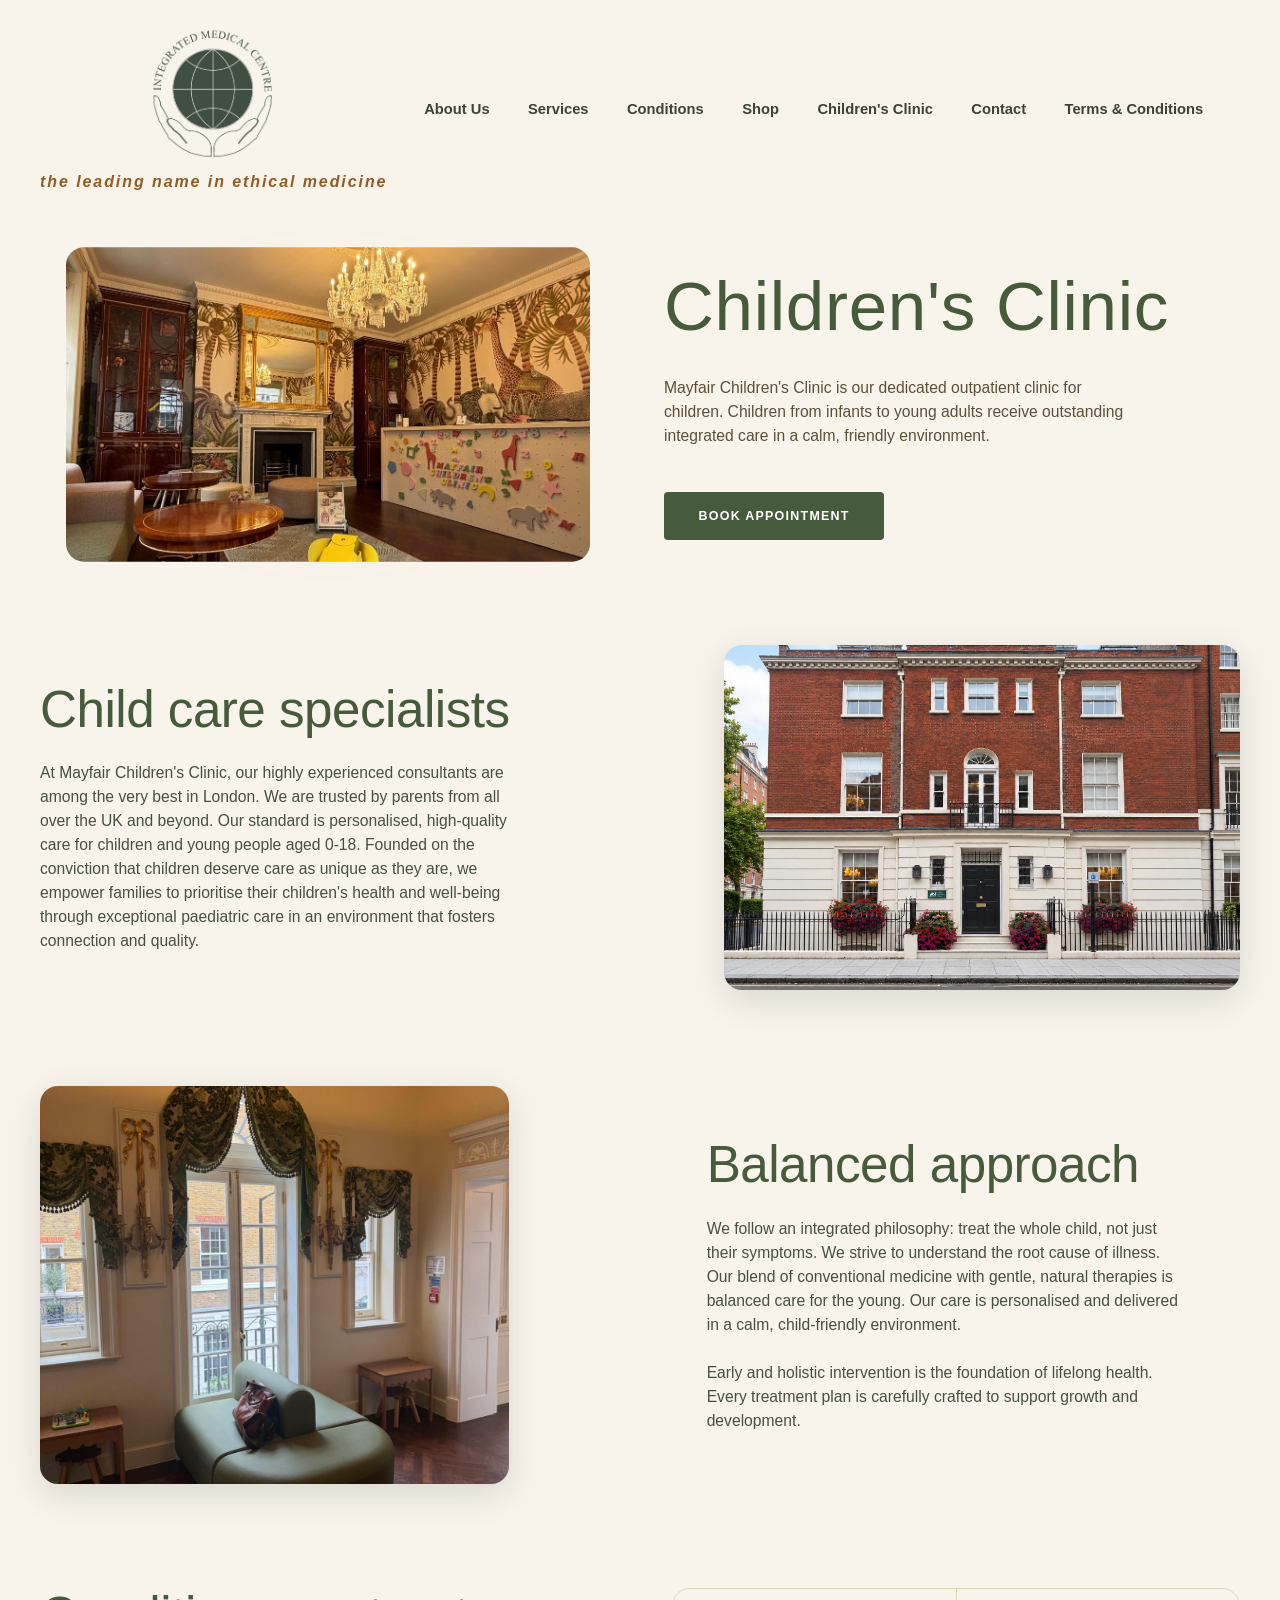
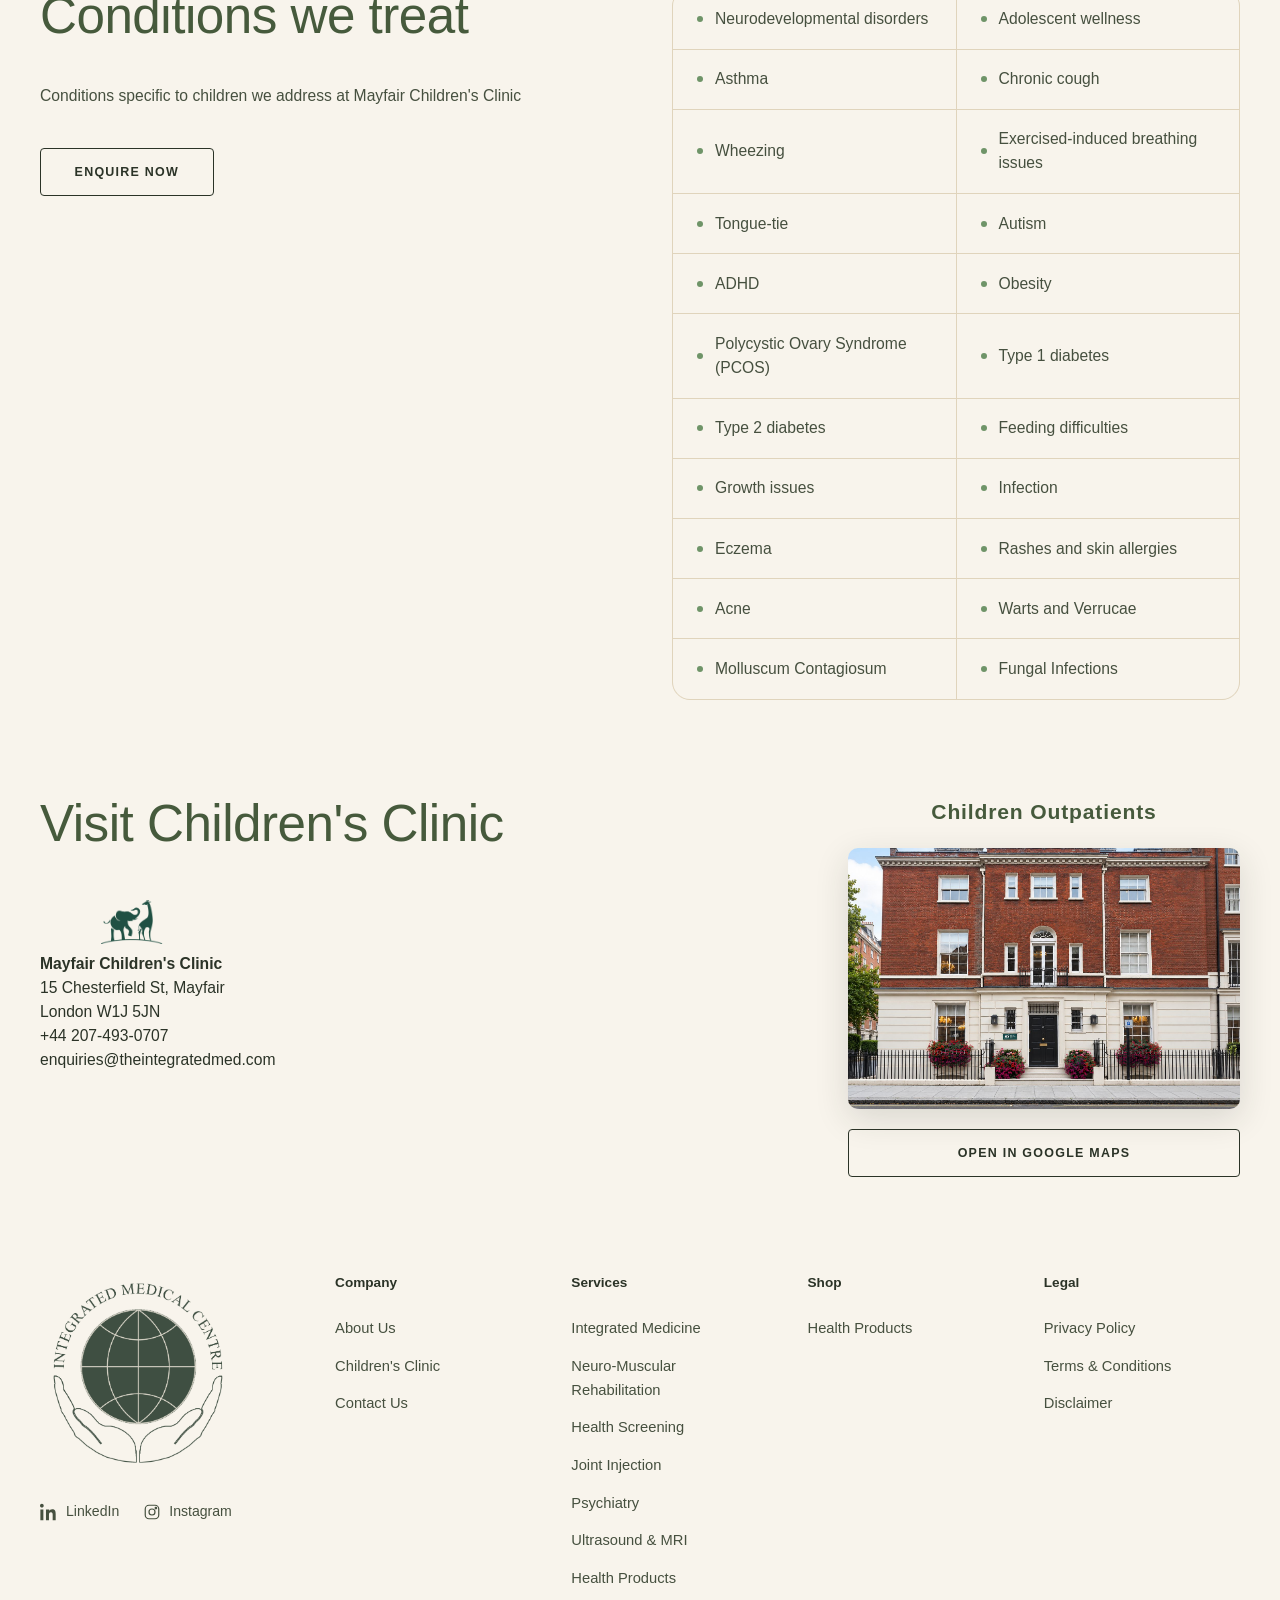
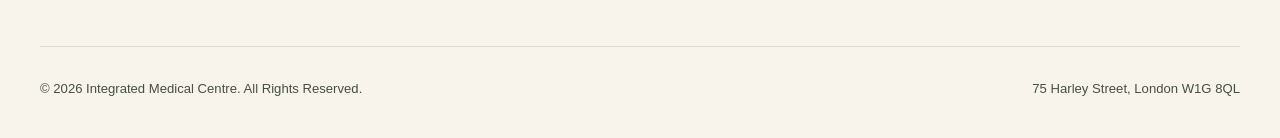
==== pages/childrensclinic.html @ 7e8ea876 "Add files via upload" ====
<!DOCTYPE html>
<html lang="en">
<head>
<meta charset="UTF-8" />
<meta name="viewport" content="width=device-width, initial-scale=1.0" />
<title>Children's Clinic — Integrated Medical Centre</title>
<meta name="description" content="Mayfair Children's Clinic (MCC) is IMC's dedicated outpatient clinic for children, offering integrated and naturopathic care for young patients from infancy through to adolescence." />
<link rel="preconnect" href="https://fonts.googleapis.com">
<link rel="preconnect" href="https://fonts.gstatic.com" crossorigin>
<link rel="stylesheet" href="https://fonts.googleapis.com/css2?family=Cormorant+Garamond:ital,wght@0,300;0,400;0,500;0,600;1,300;1,400;1,500&family=EB+Garamond:ital,wght@0,400;0,500;1,400&family=Jost:wght@300;400;500;600;700&display=swap">
<link rel="stylesheet" href="../css/style.css?v=26" />
<link rel="icon" type="image/x-icon" href="../assets/favicon.ico">
<style>
  .hero { padding-top: 13rem; padding-bottom: 1.8rem; }
  .hero-mcc-img { width: 91%; clip-path: inset(10% 0 10% 0 round var(--radius-lg)); }
  @media (max-width: 900px) {
    .hero { padding-top: 11rem; }
    .hero-mcc-img { width: 100%; }
    .hero-visual { max-width: 100%; margin: 0; }
    .hero .container { gap: 0.25rem; }
  }
  .welcome-section { padding-top: 0.975rem; }
  .welcome-photo-1 { max-width: 88%; margin-left: auto; }
  .welcome-row--photo-left .welcome-photo { max-width: 80%; }
  @media (min-width: 901px) {
    .visit-grid { align-items: start; }
    .visit-info .visit-details { margin-top: 3rem; }
  }
  .visit-clinic-col { max-width: 70%; margin-left: auto; }
</style>
</head>
<body>

<!-- ══════════════════════ NAVIGATION ══════════════════════ -->
<nav id="nav">
  <div class="nav-inner">
    <div class="brand-block">
      <a href="../index.html" class="brand-mark" aria-label="Integrated Medical Centre home">
        <img src="../assets/imc-logo2.png" alt="Integrated Medical Centre" class="brand-mark-img" />
      </a>
     <span class="brand-subtitle"><em>the leading name in ethical medicine</em></span>
    </div>

<ul class="nav-links" id="navLinks">
  <li><a href="../index.html#about" class="nav-link">About Us</a></li>
  <li><a href="../index.html#clinics" class="nav-link">Services</a></li>
  <li><a href="../index.html#conditions" class="nav-link">Conditions</a></li>
  <li><a href="../index.html#products" class="nav-link">Shop</a></li>
  <li><a href="childrensclinic.html" class="nav-link">Children's Clinic</a></li>
  <li><a href="../index.html#contact" class="nav-link">Contact</a></li>
  <li><a href="terms.html" class="nav-link">Terms & Conditions</a></li>
</ul>

    <div class="nav-right">
      <button class="nav-toggle" id="navToggle" aria-label="Open menu" aria-expanded="false">
        <span></span><span></span><span></span>
      </button>
    </div>
  </div>
</nav>

<!-- ══════════════════════ HERO ══════════════════════ -->
<section class="hero bg-alt-light" id="hero">
  <div class="container">
    <div class="hero-visual reveal">
      <img src="../assets/mcc1.jpg" alt="Mayfair Children's Clinic" class="hero-mcc-img" style="border-radius:var(--radius-lg);display:block;" />
    </div>

    <div class="hero-copy reveal">
<h1>Children's Clinic</h1>
<p>Mayfair Children's Clinic is our dedicated outpatient clinic for children. Children from infants to young adults receive outstanding integrated care in a calm, friendly environment.</p>      <a href="#about" class="btn btn-fill">Book appointment</a>
    </div>
  </div>
</section>

<!-- ══════════════════════ ABOUT / WELCOME TO MCC ══════════════════════ -->
<section class="welcome-section" id="about">
  <div class="container">

    <!-- Row 1: text left, two stacked images right. -->
    <div class="welcome-row welcome-row-split reveal">
      <div class="welcome-copy welcome-intro">
        <h2><span class="welcome-title-nowrap">Child care specialists</span></h2>
        <p>
          At Mayfair Children's Clinic, our highly experienced consultants are among the very best in London. We are trusted by parents from all over the UK and beyond. Our standard is personalised, high-quality care for children and young people aged 0-18. Founded on the conviction that children deserve care as unique as they are, we empower families to prioritise their children's health and well-being through exceptional paediatric care in an environment that fosters connection and quality. 
        </p>
      </div>
      <div class="welcome-photo welcome-photo-1">
        <img
src="../assets/ccclinic.jpeg"
          alt="Interior of Mayfair Children's Clinic"
          loading="lazy"
        />
      </div>
    </div>

    <!-- Row 2: image left, text right -->
    <div class="welcome-row welcome-row--photo-left reveal">
      <div class="welcome-photo">
        <img
src="../assets/mcc2.JPG"
          alt="Integrated paediatric care at Mayfair Children's Clinic"
          loading="lazy"
        />
      </div>
      <div class="welcome-copy">
        <h2>Balanced approach</h2>
        <p>
          We follow an integrated philosophy: treat the whole child, not just their symptoms. We strive to understand the root cause of illness. Our blend of conventional medicine with gentle, natural therapies is balanced care for the young. Our care is personalised and delivered in a calm, child-friendly environment.</p>
          <p>Early and holistic intervention is the foundation of lifelong health. Every treatment plan is carefully crafted to support growth and development.</p>
      </div>
    </div>

    <!-- Row 3: text left, image right -->
    <!-- <div class="welcome-row reveal">
      <div class="welcome-copy">
        <h2>Embracing Innovation</h2>
        <p>
          MCC keeps pace with the latest advances in paediatric diagnostics and treatment. Our clinic integrates modern diagnostic tools — including functional testing, nutritional analysis, and cutting-edge imaging available through our partner facilities — to build a complete picture of each child's health. This precision enables us to design targeted, effective interventions rather than relying on a one-size-fits-all approach.
        </p>
        <p>Our commitment to innovation is matched by our commitment to safety. Every technology and technique we use is chosen with the wellbeing of children as the foremost priority.</p>
      </div>
      <div class="welcome-photo">
        <img
src="../assets/inn.jpeg"
          alt="Modern diagnostic technology at Mayfair Children's Clinic"
          loading="lazy"
        />
      </div>
    </div> -->

  </div>
</section>

<!-- ══════════════════════ CONDITIONS ══════════════════════ -->
<section class="conditions bg-light" id="conditions">
  <div class="container">
    <div class="conditions-layout">
      <div class="conditions-intro reveal">
        <h2>Conditions we treat</h2>
        <p>Conditions specific to children we address at Mayfair Children's Clinic</p>
       <a href="mailto:enquiries@theintegratedmed.com" class="btn btn-outline-dark">Enquire Now</a>
      </div>
      <div class="conditions-grid reveal">
        
        <div class="condition-item"><span class="condition-dot"></span>Neurodevelopmental disorders</div>
        <div class="condition-item"><span class="condition-dot"></span>Adolescent wellness</div>
        <div class="condition-item"><span class="condition-dot"></span>Asthma</div>
        <div class="condition-item"><span class="condition-dot"></span>Chronic cough</div>
        <div class="condition-item"><span class="condition-dot"></span>Wheezing</div>
        <div class="condition-item"><span class="condition-dot"></span>Exercised-induced breathing issues</div>
        
        <div class="condition-item"><span class="condition-dot"></span>Tongue-tie</div>
        <div class="condition-item"><span class="condition-dot"></span>Autism</div>
        <div class="condition-item"><span class="condition-dot"></span>ADHD</div>
        <div class="condition-item"><span class="condition-dot"></span>Obesity</div>
        
        
        <div class="condition-item"><span class="condition-dot"></span>Polycystic Ovary Syndrome (PCOS)</div>
        <div class="condition-item"><span class="condition-dot"></span>Type 1 diabetes</div>
        <div class="condition-item"><span class="condition-dot"></span>Type 2 diabetes</div>
        <div class="condition-item"><span class="condition-dot"></span>Feeding difficulties</div>
        <div class="condition-item"><span class="condition-dot"></span>Growth issues</div>
        <div class="condition-item"><span class="condition-dot"></span>Infection</div>
        <div class="condition-item"><span class="condition-dot"></span>Eczema</div>
        <div class="condition-item"><span class="condition-dot"></span>Rashes and skin allergies</div>
        <div class="condition-item"><span class="condition-dot"></span>Acne</div>
        <div class="condition-item"><span class="condition-dot"></span>Warts and Verrucae</div>
        <div class="condition-item"><span class="condition-dot"></span>Molluscum Contagiosum</div>
        <div class="condition-item"><span class="condition-dot"></span>Fungal Infections</div>
      </div>
    </div>
  </div>
</section>

<!-- ══════════════════════ VISIT THE CLINIC ══════════════════════ -->
<section class="visit bg-light" id="contact">
  <div class="container">
    <div class="visit-grid">
      <div class="visit-info reveal">

        <h2>Visit Children's Clinic</h2>

        <div class="visit-details">
          <div class="visit-detail">
            <div class="visit-detail-icon" aria-hidden="true">
              <svg viewBox="0 0 24 24" fill="none" stroke="currentColor" stroke-width="1.6"><path d="M21 10c0 7-9 13-9 13s-9-6-9-13a9 9 0 0118 0z"/><circle cx="12" cy="10" r="3"/></svg>
            </div>
            <div class="visit-detail-text">
              <div class="visit-clinic-pairs">
                <div class="visit-clinic-pair">
                  <div class="visit-address-block">
                    <img src="../assets/mcc.png" alt="Mayfair Children's Clinic" class="visit-addr-logo" />
                    <span><strong>Mayfair Children's Clinic</strong><br>15 Chesterfield St, Mayfair<br>London W1J 5JN</span>
                  </div>
                  <div class="visit-phone-row visit-phone-row--mobile-only">
                    <div class="visit-detail-icon" aria-hidden="true">
                      <svg viewBox="0 0 24 24" fill="none" stroke="currentColor" stroke-width="1.6"><path d="M22 16.92v3a2 2 0 01-2.18 2 19.79 19.79 0 01-8.63-3.07 19.5 19.5 0 01-6-6A19.79 19.79 0 012.12 4.18 2 2 0 014.11 2h3a2 2 0 012 1.72c.127.96.361 1.903.7 2.81a2 2 0 01-.45 2.11L8.09 9.91a16 16 0 006 6l1.27-1.27a2 2 0 012.11-.45c.907.339 1.85.573 2.81.7A2 2 0 0122 16.92z"/></svg>
                    </div>
                    <a href="tel:+442074930707">+44 207-493-0707</a>
                  </div>
                </div>
              </div>
            </div>
          </div>

          <div class="visit-detail visit-detail--desktop-only">
            <div class="visit-detail-icon" aria-hidden="true">
              <svg viewBox="0 0 24 24" fill="none" stroke="currentColor" stroke-width="1.6"><path d="M22 16.92v3a2 2 0 01-2.18 2 19.79 19.79 0 01-8.63-3.07 19.5 19.5 0 01-6-6A19.79 19.79 0 012.12 4.18 2 2 0 014.11 2h3a2 2 0 012 1.72c.127.96.361 1.903.7 2.81a2 2 0 01-.45 2.11L8.09 9.91a16 16 0 006 6l1.27-1.27a2 2 0 012.11-.45c.907.339 1.85.573 2.81.7A2 2 0 0122 16.92z"/></svg>
            </div>
            <div class="visit-detail-text">
              <a href="tel:+442074930707">+44 207-493-0707</a>
            </div>
          </div>

          <div class="visit-detail">
            <div class="visit-detail-icon" aria-hidden="true">
              <svg viewBox="0 0 24 24" fill="none" stroke="currentColor" stroke-width="1.6"><path d="M4 4h16c1.1 0 2 .9 2 2v12c0 1.1-.9 2-2 2H4c-1.1 0-2-.9-2-2V6c0-1.1.9-2 2-2z"/><polyline points="22,6 12,13 2,6"/></svg>
            </div>
            <div class="visit-detail-text">
              <a href="mailto:enquiries@theintegratedmed.com">enquiries@theintegratedmed.com</a>
            </div>
          </div>
        </div>

      </div>

      <div class="visit-clinics reveal" style="grid-template-columns: 1fr;">
        <div class="visit-clinic-col">
          <span class="eyebrow eyebrow--label">Children Outpatients</span>
          <div class="visit-photo">
            <img src="../assets/ccclinic.jpeg" alt="The entrance to Mayfair Children's Clinic at 15 Chesterfield Street, Mayfair" />
          </div>
          <a href="https://maps.app.goo.gl/r5rFrhpFjnafWCrz8"
             target="_blank" rel="noopener noreferrer"
             class="btn btn-outline-dark visit-map-btn">
            Open In Google Maps
          </a>
        </div>
      </div>
    </div>
  </div>
</section>

<!-- ══════════════════════ FOOTER ══════════════════════ -->
<footer class="site-footer">
  <div class="container">
    <div class="footer-top">
      <div class="footer-brand-col">
        <a href="../index.html" class="brand-mark" aria-label="Integrated Medical Centre home">
          <img src="../assets/imc-logo2.png" alt="Integrated Medical Centre" class="brand-mark-logo" />
        </a>
        <div class="footer-social">
          <a href="https://www.linkedin.com/company/integrated-medical-centre/"><svg viewBox="0 0 24 24" width="16.2" height="16.2" fill="currentColor"><path d="M4.98 3.5C4.98 4.88 3.87 6 2.5 6S0 4.88 0 3.5 1.12 1 2.5 1s2.48 1.12 2.48 2.5zM.5 8.5h4V23h-4V8.5zM8.5 8.5h3.8v2h.05c.53-1 1.83-2.05 3.77-2.05 4.03 0 4.78 2.65 4.78 6.1V23h-4v-6.9c0-1.65-.03-3.77-2.3-3.77-2.3 0-2.65 1.8-2.65 3.65V23h-4V8.5z"/></svg>LinkedIn</a>
          <a href="https://www.instagram.com/integratedmedicalcentre_"><svg viewBox="0 0 24 24" fill="none" stroke="currentColor" stroke-width="1.6"><rect x="3" y="3" width="18" height="18" rx="5"/><circle cx="12" cy="12" r="4"/><circle cx="17.2" cy="6.8" r="1"/></svg>Instagram</a>
        </div>
        
      </div>

      <div class="footer-col">
        <h5>Company</h5>
        <ul>
          <li><a href="../index.html#about">About Us</a></li>
          <!-- <li><a href="pages/press.html">Press</a></li> -->
          <li><a href="./childrensclinic.html">Children's Clinic</a></li>
          <li><a href="../index.html#contact">Contact Us</a></li>
          
        </ul>
      </div>
      <div class="footer-col">
        <h5>Services</h5>
        <ul>
          <li><a href="../index.html#clinics">Integrated Medicine</a></li>
          <li><a href="../index.html#clinics">Neuro-Muscular Rehabilitation</a></li>
          <li><a href="../index.html#clinics">Health Screening</a></li>
          <li><a href="../index.html#clinics">Joint Injection</a></li>
          <li><a href="../index.html#clinics">Psychiatry</a></li>
          <li><a href="../index.html#clinics">Ultrasound &amp; MRI</a></li>
          <li><a href="../index.html#clinics">Health Products</a></li>
        </ul>
      </div>
      <div class="footer-col">
        <h5>Shop</h5>
        <ul>
          <li><a href="../index.html#products">Health Products</a></li>

        </ul>
      </div>
      <div class="footer-col">
        <h5>Legal</h5>
        <ul>
          <li><a href="privacy.html">Privacy Policy</a></li>
          <li><a href="terms.html">Terms &amp; Conditions</a></li>
          <li><a href="disclaimer.html">Disclaimer</a></li>
        </ul>
      </div>
    </div>
    <div class="footer-bottom">
      <p>&copy; 2026 Integrated Medical Centre. All Rights Reserved.</p>
      <p>75 Harley Street, London W1G 8QL</p>
    </div>
  </div>
</footer>

<script src="../js/main.js?v=12"></script>
</body>
</html>
---- css/style.css ----
/* ============================================================
   INTEGRATED MEDICAL CENTRE — Design System
   Theme: Editorial Wellness · Deep Forest Green & Warm Parchment
   This file is organised as a reusable token + component system.
   New pages should only ever need the tokens + shared components
   below (nav, footer, buttons, section-header, cards) plus a
   page-specific block appended at the bottom of the file.
   ============================================================ */

/* Fonts (Sora, Manrope) are loaded via <link> tags in index.html's <head>
   rather than @import here — link tags are discovered by the browser's
   preloader immediately on page parse and load in parallel with this
   stylesheet, whereas an @import is only discovered after this file has
   already downloaded, adding a serial round-trip that can cause a visible
   flash of fallback-font text before the real fonts swap in. */

/* ── Design tokens ──────────────────────────────────────────── */
:root {
  /* Greens — primary brand family
     Note: --green-800 and --green-200 hold the site's two theme
     background colors (dark forest / warm cream) — names kept for
     minimal disruption to existing references, though they're no
     longer literal greens. */
  --green-950: #232e20;
  --green-900: #2c3927;
  --green-800: #1a2e1f;   /* primary dark section background */
  --green-700: #465a3c;   /* secondary dark surface (cards on dark) */
  --green-600: #5c7650;
  --green-500: #6f9468;   /* sage accent — buttons, arrows, eyebrows */
  --green-400: #8bab7f;
  --green-300: #a8c29c;
  --green-200: #f8f4ec;

  /* Parchment / beige family */


  --sand-900: #3d3528;    /* dark ink-on-light heading color source */
  --sand-800: #5c4f3a;
  --sand-700: #7a6a50;
  --sand-600: #9a8768;
  --sand-500: #b8a480;
  --sand-400: #cfc0a0;
  --sand-300: #e0d4bc;
  --sand-200: #ede5d4;    /* primary light section background */
  --sand-150: #f3ece0;    /* alternate light surface / inactive card */
  --sand-100: #f8f4ec;    /* card body background on light sections */
  --sand-50:  #fdfaf5;

  --cream:    #f2ecda;    /* text/logo colour on dark green backgrounds */

  --ink:       #2b3327;   /* headings on light backgrounds */
  --ink-soft:  #46503f;
  --ink-muted: #6d7460;
  --ink-faint: #97998a;

  --white: #ffffff;

  /* Typography */
  --display: 'Cormorant Garamond', Georgia, serif;
  --sans: 'Manrope', 'Helvetica Neue', sans-serif;
  --serif: 'Cormorant Garamond', Georgia, serif;

  /* Geometry */
  --radius-sm: 4px;
  --radius-md: 10px;
  --radius-lg: 18px;
  --radius-pill: 100px;

  --shadow-sm: 0 2px 10px rgba(35,46,32,0.08);
  --shadow-md: 0 10px 34px rgba(35,46,32,0.14);
  --shadow-lg: 0 20px 60px rgba(35,46,32,0.22);

  --transition: 0.3s cubic-bezier(0.4, 0, 0.2, 1);
  --container-w: 1280px;
}

/* ── Reset ──────────────────────────────────────────────────── */
*, *::before, *::after { box-sizing: border-box; margin: 0; padding: 0; }
/* Nav links now jump to in-page anchors — offset the landing point so
   the fixed nav doesn't cover the top of the target section. 220px
   covers the nav's tallest state (unscrolled, full logo); the 800px
   query matches the breakpoint where the logo itself shrinks. */
html { scroll-behavior: smooth; scroll-padding-top: 220px; }
@media (max-width: 800px) {
  html { scroll-padding-top: 170px; }
}
@media (prefers-reduced-motion: reduce) {
  html { scroll-behavior: auto; }
  *, *::before, *::after { animation-duration: 0.001ms !important; transition-duration: 0.001ms !important; }
}
body {
  font-family: var(--sans);
  font-size: 1rem;
  line-height: 1.5;
  color: var(--ink-soft);
  background: var(--sand-200);
  -webkit-font-smoothing: antialiased;
  overflow-x: hidden;
}
img { display: block; max-width: 100%; }
a { color: inherit; text-decoration: none; }
ul { list-style: none; }
button { cursor: pointer; font-family: inherit; border: none; background: none; color: inherit; }
svg { display: block; }
:focus-visible {
  outline: 2px solid var(--green-500);
  outline-offset: 3px;
}

/* ── Typography ─────────────────────────────────────────────── */
h1, h2, h3, h4 {
  font-family: var(--sans);
  font-weight: 500;
  line-height: 1.08;
  color: var(--ink);
  letter-spacing: -0.01em;
  
}
.on-dark h1, .on-dark h2, .on-dark h3, .on-dark h4,
h1.on-dark, h2.on-dark { color: var(--cream); }

h1 { font-size: clamp(3rem, 5.4vw, 5rem); letter-spacing: 0.01em; }
h2 { font-size: clamp(2.5rem, 4vw, 3.2rem); }
h3 { font-size: clamp(1.3rem, 2.2vw, 1.7rem); }

@media (max-width: 800px) {
  .brand-mark-img {
    width: 100px;
    height: 100px;
  }
  .brand-subtitle { font-size: 0.8rem; letter-spacing: 0.09em; }
  .brand-mark-logo {
    width: 150px;
    height: 150px;
  }
}
.eyebrow {
  display: inline-block;
  font-family: var(--sans);
  font-size: 0.78rem;
  font-weight: 700;
  letter-spacing: 0.18em;
  text-transform: uppercase;
  color: var(--green-500);
  margin-bottom: 1rem;
}
.eyebrow--label {
  text-transform: capitalize;
  letter-spacing: 0.04em;
  color: var(--green-700);
}

/* ── Layout ─────────────────────────────────────────────────── */
.container {
  max-width: var(--container-w);
  margin: 0 auto;
  padding: 0 2.5rem;
}
section { padding: 6.5rem 0; }
.bg-dark { background: var(--green-800); }
.bg-light { background: var(--sand-200); }
.bg-light2 { background: var(--green-300); }
.bg-alt-light { background: var(--green-200); }

.section-header {
  display: flex;
  align-items: center;
  justify-content: space-between;
  gap: 2rem;
  margin-bottom: 3.5rem;
  flex-wrap: wrap;
}
.section-header .heading-block h2 { margin-top: 0.25rem; color: var(--green-700); }
.section-header .header-action { flex-shrink: 0; }

/* ── Buttons ────────────────────────────────────────────────── */
.btn {
  display: inline-flex;
  align-items: center;
  justify-content: center;
  gap: 0.6rem;
  font-family: var(--sans);
  font-size: 0.78rem;
  font-weight: 700;
  letter-spacing: 0.1em;
  text-transform: uppercase;
  line-height: 1;
  padding: 1.05rem 2.1rem;
  border-radius: var(--radius-sm);
  border: 1.5px solid transparent;
  transition: var(--transition);
  white-space: nowrap;
}
.btn-fill {
  background: var(--green-700);
  color: var(--white);
}
.btn-fill:hover { background: var(--green-600); transform: translateY(-1px); box-shadow: var(--shadow-md); }

.btn-outline-cream {
  border-color: var(--cream);
  color: var(--cream);
}
.btn-outline-cream:hover { background: var(--cream); color: var(--green-800); }

.btn-outline-dark {
  border-color: var(--ink);
  color: var(--ink);
}
.btn-outline-dark:hover { background: var(--ink); color: var(--sand-100); }

.btn-outline-sage {
  border-color: var(--green-500);
  color: var(--green-500);
}
.btn-outline-sage:hover { background: var(--green-500); color: var(--white); }

.btn-text {
  font-family: var(--sans);
  font-size: 0.78rem;
  font-weight: 700;
  letter-spacing: 0.1em;
  text-transform: uppercase;
  color: var(--ink);
  border-bottom: 1px solid currentColor;
  padding-bottom: 2px;
  transition: color var(--transition);
}
.btn-text:hover { color: var(--green-500); }

/* Square arrow buttons — carousel controls */
.arrow-controls { display: flex; gap: 0.6rem; }
.arrow-btn {
  width: 52px;
  height: 52px;
  flex-shrink: 0;
  display: flex;
  align-items: center;
  justify-content: center;
  background: var(--green-700);
  color: var(--white);
  border-radius: var(--radius-sm);
  transition: var(--transition);
}
.arrow-btn:hover { background: var(--green-600); }
.arrow-btn:disabled { opacity: 0.4; cursor: not-allowed; }
.arrow-btn svg { width: 20px; height: 20px; }

/* ── Logo mark (shared: nav + footer) ──────────────────────── */
.brand-mark {
  display: flex;
  align-items: center;
  gap: 0;
  color: var(--cream);
}

.brand-mark svg text { font-family: var(--sans); }
.brand-mark-img {
  width: 140px;
  height: 140px;
  border-radius: 50%;
  object-fit: cover;
  display: block;
}

.brand-mark-logo {
  width: 200px;
  height: 200px;
  border-radius: 50%;
  object-fit: cover;
  display: block;
}

.brand-block {
  display: flex;
  flex-direction: column;
  align-items: center;
  gap: 0.4rem;
}
.brand-subtitle {
  font-family: var(--sans);
  font-size: 1rem;
  font-weight: 600;
  letter-spacing: 0.12em;
  text-align: center;
  white-space: nowrap;
  color: #935B21;
  transition: color var(--transition);
}
#nav.scrolled .brand-subtitle { color: #935B21; }

@media (max-width: 800px) {
  .brand-mark-img {
    width: 100px;
    height: 100px;
  }
  .brand-subtitle { font-size: 0.8rem; letter-spacing: 0.09em; }
  .brand-mark-logo {
    width: 150px;
    height: 150px;
  }
}

/* ── NAVIGATION ─────────────────────────────────────────────── */
#nav {
  position: fixed;
  top: 0; left: 0; right: 0;
  z-index: 1000;
  background: transparent;
  transition: background var(--transition), box-shadow var(--transition), padding var(--transition);
}
#nav.scrolled {
  background: var(--sand-100);
  box-shadow: var(--shadow-md);
}
/* interior pages whose hero sits directly behind the unscrolled nav */
#nav.nav--on-dark:not(.scrolled) .brand-subtitle,
#nav.nav--on-dark:not(.scrolled) .nav-link,
#nav.nav--on-dark:not(.scrolled) .nav-cart {
  color: var(--cream);
}
#nav.nav--on-dark:not(.scrolled) .nav-toggle span {
  background: var(--cream);
}
.nav-inner {
  display: flex;
  align-items: center;
  justify-content: space-between;
  gap: 2rem;
  padding: 1.5rem 2.5rem;
  max-width: var(--container-w);
  margin: 0 auto;
  transition: padding var(--transition);
}
#nav.scrolled .nav-inner { padding: 1rem 2.5rem; }

.nav-links {
  display: flex;
  align-items: center;
  gap: 2.4rem;
}
.nav-links > li { position: relative; }
.nav-link {
  display: inline-flex;
  align-items: center;
  gap: 0.4rem;
  font-family: var(--sans);
  font-size: 0.92rem;
  font-weight: 600;
  color: var(--ink);
  padding: 0.4rem 0;
  opacity: 0.92;
  transition: opacity var(--transition), color var(--transition);
}
#nav.scrolled .nav-link { color: var(--ink); }
.nav-link:hover { opacity: 1; }
.nav-links > li > a.nav-link { position: relative; }
.nav-links > li > a.nav-link::after {
  content: '';
  position: absolute;
  left: 0; bottom: -2px;
  width: 0;
  height: 1px;
  background: currentColor;
  transition: width var(--transition);
}
.nav-links > li > a.nav-link:hover::after { width: 100%; }
.nav-link svg { width: 13px; height: 13px; transition: transform var(--transition); }
.has-dropdown.open .nav-link svg { transform: rotate(180deg); }

.nav-dropdown {
  position: absolute;
  top: calc(100% + 0.85rem);
  left: 50%;
  transform: translateX(-50%) translateY(6px);
  background: var(--white);
  border-radius: var(--radius-md);
  box-shadow: var(--shadow-lg);
  padding: 0.6rem;
  min-width: 220px;
  opacity: 0;
  visibility: hidden;
  transition: opacity var(--transition), transform var(--transition), visibility var(--transition);
  z-index: 10;
}
.has-dropdown.open .nav-dropdown {
  opacity: 1;
  visibility: visible;
  transform: translateX(-50%) translateY(0);
}
.nav-dropdown a {
  display: block;
  padding: 0.65rem 0.9rem;
  border-radius: var(--radius-sm);
  font-size: 0.88rem;
  font-weight: 500;
  color: var(--ink-soft);
  transition: background var(--transition), color var(--transition);
}
.nav-dropdown a:hover { background: var(--sand-100); color: var(--ink); }

.nav-right {
  display: flex;
  align-items: center;
  gap: 1.75rem;
}
.nav-cart {
  color: var(--ink);
  position: relative;
  transition: color var(--transition);
}
#nav.scrolled .nav-cart { color: var(--cream); }
.nav-cart svg { width: 22px; height: 22px; }
.nav-cart .cart-count {
  position: absolute;
  top: -7px; right: -9px;
  background: var(--green-500);
  color: var(--white);
  font-size: 0.62rem;
  font-weight: 700;
  width: 16px; height: 16px;
  border-radius: 50%;
  display: flex;
  align-items: center;
  justify-content: center;
}
.nav-toggle {
  display: none;
  flex-direction: column;
  gap: 5px;
  width: 26px;
}
.nav-toggle span { display: block; width: 100%; height: 2px; background: var(--ink); transition: var(--transition); transform-origin: center; }
#nav.scrolled .nav-toggle span { background: var(--ink); }
.nav-toggle[aria-expanded="true"] span:nth-child(1) { transform: translateY(7px) rotate(45deg); }
.nav-toggle[aria-expanded="true"] span:nth-child(2) { opacity: 0; }
.nav-toggle[aria-expanded="true"] span:nth-child(3) { transform: translateY(-7px) rotate(-45deg); }
.nav-toggle[aria-expanded="true"] span { background: var(--ink); }

/* 7 nav links including "Children's Clinic" and "Terms & Conditions"
   need ~1350px to sit on one line without wrapping. */
@media (max-width: 1250px) {
  .nav-links, .nav-cart { display: none; }
  .nav-toggle { display: flex; }
  .brand-subtitle { white-space: normal; max-width: 160px; }
  .nav-links.mobile-open {
    display: flex;
    flex-direction: column;
    align-items: flex-start;
    position: fixed;
    inset: 0;
    top: 0;
    padding: 7rem 2.5rem 3rem;
    background: var(--sand-100);
    gap: 1.75rem;
    overflow-y: auto;
  }
  .nav-links.mobile-open .nav-dropdown {
    position: static;
    transform: none;
    opacity: 1;
    visibility: visible;
    box-shadow: none;
    background: var(--sand-200);
    display: none;
    width: 100%;
    margin-top: 0.75rem;
  }
  .nav-links.mobile-open li.open .nav-dropdown { display: block; }
  .nav-links.mobile-open .nav-dropdown a { color: var(--ink); }
  .nav-links.mobile-open .nav-link { color: var(--ink); }
}
@media (min-width: 801px) and (max-width: 1250px) {
  .brand-subtitle { white-space: nowrap; max-width: none; }
}

/* Below ~430px the logo + tagline no longer leave room for the hamburger
   on the same row (it was getting pushed off-screen) — shrink the mark,
   let the tagline wrap within a fixed width instead of running on one
   line, and tighten the nav's side padding/gap to win back the space. */
@media (max-width: 430px) {
  .nav-inner { padding: 1rem 1.1rem; gap: 0.85rem; }
  #nav.scrolled .nav-inner { padding: 0.75rem 1.1rem; }
  .brand-mark-img { width: 60px; height: 60px; }
  .brand-subtitle {
    font-size: 0.6rem;
    letter-spacing: 0.05em;
    white-space: normal;
    max-width: 150px;
    line-height: 1.3;
  }
}

/* ── HERO ───────────────────────────────────────────────────── */
.hero {
  background: var(--green-200);
  padding: 11rem 0 6rem;
  overflow: hidden;
}
.hero .container {
  display: grid;
  grid-template-columns: 1fr 1fr;
  gap: 3rem;
  align-items: center;
}
.hero-copy p {
  color: var(--sand-800);
  font-size: 0.98rem;
  line-height: 1.53;
  max-width: 460px;
  margin: 2rem 0 2.75rem;
}
.hero-visual {
  position: relative;
  display: flex;
  align-items: center;
  justify-content: center;
}
.hero h1 {
  color: var(--green-700); 
}
.hero-visual::before {
  content: '';
  position: absolute;
  width: 70%;
  height: 70%;
  background: radial-gradient(circle, rgba(111,148,104,0.35), transparent 70%);
  filter: blur(20px);
  z-index: 0;
}
.hero-molecule-canvas {
  position: relative;
  width: 80%;
  max-width: 580px;
  aspect-ratio: 400 / 420;
}
.hero-molecule-canvas canvas {
  display: block;
  width: 100% !important;
  height: 100% !important;
}

@media (max-width: 900px) {
  .hero { padding: 9rem 0 4rem; }
  .hero .container { grid-template-columns: 1fr; gap: 1rem;}
  .hero-visual { order: -1; max-width: 380px; margin: 0 auto 1rem; }
}

/* ── QUICK INFO STRIP ─────────────────────────────────────── */
/* Full-bleed dark band — background lives on the section (full
   viewport width) while the grid stays inside .container so the
   three columns line up with the rest of the page's content width. */
.quick-info { background: var(--green-900); padding: 0; }
.quick-info-grid {
  display: grid;
  grid-template-columns: repeat(2, 1fr);
}
.quick-info-card {
  padding: clamp(1.5rem, 3vw, 2.5rem) clamp(1rem, 2.5vw, 2rem);
  text-align: center;
  border-right: 1px solid rgba(242,236,218,0.14);
  transition: background var(--transition);
}
.quick-info-card:last-child { border-right: none; }
.quick-info-title {
  font-family: var(--sans);
  font-size: clamp(0.6rem, 0.9vw, 0.75rem);
  font-weight: 700;
  letter-spacing: 0.14em;
  text-transform: uppercase;
  color: var(--sand-300);
  margin-bottom: clamp(0.5rem, 0.9vw, 0.75rem);
}
.quick-info-detail {
  font-family: var(--sans);
  font-size: clamp(0.95rem, 1.5vw, 1.25rem);
  font-weight: 500;
  color: var(--cream);
}
/* Mon-Fri / Saturday sit as two columns side by side rather than four
   stacked lines, split down the middle by a faint divider. */
.quick-info-hours {
  display: flex;
  align-items: flex-start;
  justify-content: center;
  gap: clamp(0.75rem, 1.875vw, 1.5rem);
}
.quick-info-hours-col {
  flex: 1;
}
.quick-info-hours-col:first-child {
  padding-left: 0;
}
.quick-info-subdetail { font-size: clamp(0.75rem, 1.1vw, 0.9rem); color: var(--sand-300); margin-top: clamp(0.2rem, 0.43vw, 0.35rem); }
.quick-info-booking { display: flex; flex-direction: column; }
.quick-info-contact-row {
  display: flex;
  flex: 1;
  justify-content: center;
  gap: clamp(1rem, 2.5vw, 2rem);
  margin-top: clamp(0.5rem, 0.9vw, 0.75rem);
}
.quick-info-contact-item {
  flex: 0 0 auto;
  display: flex;
  flex-direction: column;
  align-items: center;
  justify-content: center;
  padding: 0.6rem 0;
  color: var(--cream);
  transition: background var(--transition);
}
.quick-info-contact-item:hover { background: rgba(255,255,255,0.06); }
.quick-info-contact-item:hover .quick-info-detail { color: var(--white); }
.quick-info-contact-label {
  font-family: var(--sans);
  font-size: 0.65rem;
  font-weight: 700;
  letter-spacing: 0.12em;
  text-transform: uppercase;
  color: var(--sand-300);
  margin-bottom: 0.4rem;
}
.quick-info-detail--email {
  word-break: break-all;
}

@media (max-width: 850px) {
  .quick-info-grid { grid-template-columns: 1fr; }
  .quick-info-card { border-right: none; border-bottom: 1px solid rgba(242,236,218,0.14); }
  .quick-info-card:last-child { border-bottom: none; }
  .quick-info-contact-row { flex-direction: column; align-items: center; gap: 0.75rem; }
  .quick-info-contact-item { padding: 0; }
}

/* ── HEALTHIER STRIP ──────────────────────────────────────── */
.healthier-strip { background: var(--green-200); padding: 3.5rem 0; }
.healthier-strip-inner {
  display: flex;
  align-items: center;
  justify-content: space-between;
  gap: 2.5rem;
  flex-wrap: wrap;
}
.healthier-strip-copy p {
  font-family: var(--sans);
  font-size: clamp(2rem, 2.6vw, 3.2rem);
  color: var(--ink);
  font-weight:400;
  line-height: 1.4;
  font-style: italic;
}
.healthier-strip-copy em { font-style: italic; color: var(--green-600); font-weight: 700;}
.healthier-strip-btn {
  flex-shrink: 0;
  display: inline-flex;
  align-items: center;
  justify-content: center;
  font-family: var(--sans);
  font-size: 0.78rem;
  font-weight: 700;
  letter-spacing: 0.1em;
  text-transform: uppercase;
  padding: 1.05rem 2.1rem;
  border-radius: var(--radius-sm);
  border: 1.5px solid var(--green-700);
  color: var(--green-700);
  white-space: nowrap;
  transition: var(--transition);
}
.healthier-strip-btn:hover { background: var(--green-700); color: var(--white); }
.healthier-strip-action { display: inline-flex; align-items: center; flex-shrink: 0; }
.healthier-strip-icon { display: none; }

@media (max-width: 700px) {
  .healthier-strip-inner { flex-direction: column; align-items: flex-start; }
  .healthier-strip-action { display: flex; width: 100%; justify-content: space-between; align-items: center; }
  .healthier-strip-icon {
    display: block;
    width: 4.68rem;
    height: 4.68rem;
    border-radius: 50%;
    object-fit: cover;
    flex-shrink: 0;
    margin-bottom: 10px;
  }
}

/* ── ABOUT / WELCOME TO IMC ──────────────────────────────────
   Three stacked rows, each an image + writeup. Left/right placement
   for each row is set purely by element order in the HTML (copy-then-
   photo = image right; photo-then-copy = image left) — no CSS
   variant class needed. On mobile every row collapses to one column
   and .welcome-photo gets order:-1, so the photo always lands before
   its writeup regardless of which side it was on at desktop width:
   image, text, image, text, image, text. */
.welcome-row {
  display: grid;
  grid-template-columns: 1fr 1.1fr;
  gap: 5rem;
  align-items: center;
}
.welcome-row--photo-left { grid-template-columns: 1.1fr 1fr; }
.welcome-row + .welcome-row { margin-top: 6rem; }
.welcome-copy h2, .welcome-copy h3 { margin-bottom: 1.5rem; text-wrap: balance; color: var(--green-700); }
.welcome-copy p { color: var(--ink-soft); font-size: 0.98rem; line-height: 1.53; max-width: 480px; }
.welcome-copy p + p { margin-top: 1.5rem; }
.welcome-photo {
  border-radius: var(--radius-lg);
  overflow: hidden;
  aspect-ratio: 4/3.4;
  box-shadow: var(--shadow-md);
}
.welcome-photo img { width: 100%; height: 100%; object-fit: cover; display: block; }
.welcome-section { background: var(--sand-100); padding-top: 3.25rem; padding-bottom: 3.25rem; }
/* Row 1 variant: two vertically stacked photos beside the copy, instead
   of the usual single image. Desktop keeps the copy in one column and
   stacks both photos in the other; on mobile the two photos no longer
   land together as one block — the second paragraph is threaded
   between them (intro, photo 1, paragraph 2, photo 2). */
.welcome-row-split {
  align-items: start;
  column-gap: 5rem;
  row-gap: 1.75rem;
}
.welcome-photo-1 { aspect-ratio: 3 / 2; }
.welcome-row-split .welcome-intro { grid-column: 1; grid-row: 1; align-self: center; }
.welcome-row-split .welcome-para-2 { grid-column: 1; grid-row: 2; }
.welcome-row-split .welcome-photo-1 { grid-column: 2; grid-row: 1; }
.welcome-row-split .welcome-photo-2 { grid-column: 2; grid-row: 2; }

@media (max-width: 900px) {
  .welcome-row { grid-template-columns: 1fr; gap: 1.75rem; }
  .welcome-row + .welcome-row { margin-top: 3.25rem; }
  .welcome-photo { order: -1; }
  .welcome-copy p { max-width: none; }

  .welcome-row-split .welcome-intro { grid-column: 1; grid-row: auto; order: 1; }
  .welcome-row-split .welcome-photo-1 { grid-column: 1; grid-row: auto; order: 2; }
  .welcome-row-split .welcome-para-2 { grid-column: 1; grid-row: auto; order: 3; }
  .welcome-row-split .welcome-photo-2 { grid-column: 1; grid-row: auto; order: 4; }
}

/* ── HISTORY / STATS ────────────────────────────────────────── */
.history .container { max-width: var(--container-w); }
.history-heading { margin-bottom: 6.5rem; }
.history-grid {
  display: grid;
  grid-template-columns: 340px 1fr;
  gap: 3rem;
  align-items: start;
}
.history-copy p + p { margin-top: 1.5rem; }
.history-copy p { color: var(--sand-700); }
.on-dark .history-copy p { color: var(--sand-300); }
.history-copy .blank { display: inline-block; min-width: 90px; border-bottom: 1px solid var(--sand-300); }
.history h2 { margin-bottom: 1rem; }

.history-photo {
  max-width: 340px;
  border-radius: var(--radius-md);
  overflow: hidden;
}
.history-photo img {
  width: 100%;
  height: auto;
  display: block;
}
.history-photo-caption {
  margin-top: 1rem;
  font-family: var(--sans);
  font-size: clamp(1.2rem, 1.6vw, 1.5rem);
  color: var(--cream);
  text-align: center;
}

.stats-row {
  margin-top: 4rem;
  padding-top: 3rem;
  border-top: 1px solid rgba(242,236,218,0.14);
  display: grid;
  grid-template-columns: repeat(3, 1fr);
  gap: 2.5rem;
  text-align: center
}
.stat .stat-num {
  font-family: var(--sans);
  font-size: clamp(3rem, 6vw, 5.5rem);
  line-height: 1;
  font-weight: 400;
  color: var(--ink);
  margin-bottom: 1rem;
}
.on-dark .stat .stat-num { color: var(--cream); }
.stat .stat-label {
  font-family: var(--sans);
  font-size: 0.78rem;
  font-weight: 700;
  letter-spacing: 0.08em;
  text-transform: uppercase;
  color: var(--sand-700);
  max-width: 220px;
  margin: 0 auto
}
.on-dark .stat .stat-label { color: var(--sand-300); }

@media (max-width: 900px) {
  .history-heading { margin-bottom: 3rem; text-align: center;}
  .history-grid { grid-template-columns: 1fr; gap: 2.5rem; }
  .history-photo { max-width: 320px; margin: 0 auto 0.5rem; }
  .history-photo-caption { text-align: center; }
  .stats-row { grid-template-columns: 1fr; gap: 2.5rem; margin-top: 3rem; }
}

/* ── DOCTORS (single practitioner profile) ─────────────────── */
.doctors { background: var(--sand-100); padding-top: 3.25rem; padding-bottom: 3.25rem; }
.doctor-name { color: var(--green-700); margin-bottom: 2.25rem; }
.doctor-panels { position: relative; }
.doctor-panel {
  display: grid;
  grid-template-columns: 1fr 1fr;
  grid-template-rows: auto 1fr;
  column-gap: 4rem;
  row-gap: 0;
  grid-template-areas: "name photo" "copy photo";
  align-items: start;
}
.doctor-name { grid-area: name; }
.doctor-panel-copy { grid-area: copy; }
.doctor-photo { grid-area: photo; }
.doctor-quote-mark {
  font-family: var(--display);
  font-size: 5rem;
  color: var(--green-500);
  line-height: 1;
  margin-bottom: 0;
}
.doctor-quote {
  font-family: var(--sans);
  font-size: 0.98rem;
  color: var(--ink);
  line-height: 1.53;
  margin-bottom: 2rem;
}
.on-dark .doctor-quote { color: var(--sand-200); }
.doctor-bio { color: var(--ink-soft); margin-bottom: 2.25rem; font-size: 0.98rem; line-height: 1.53; }
.on-dark .doctor-bio { color: var(--sand-300); }
.doctor-photo {
  border-radius: var(--radius-lg);
  overflow: hidden;
}
.doctor-photo img { width: 100%; height: 100%; object-fit: contain; }

@media (max-width: 900px) {
  .doctors { padding-top: 1.3rem; padding-bottom: 0; }
  .clinics { padding-top: 1.3rem; padding-bottom: 1.5925rem; }
  .conditions { padding-top: 1.5925rem; }
  .doctor-panel { display: flex; flex-direction: column; gap: 2rem; }
  .doctor-name { order: 1; }
  .doctor-photo { order: 2; max-width: 320px; }
  .doctor-panel-copy { order: 3; }
}

/* ── CLINICS CAROUSEL ("What We Offer") ───────────────────────
   Paged carousel (buttons only, 4 cards/page) is desktop-only, above
   1100px. At and below 1100px (tablet & mobile) there is no carousel
   at all — every card is shown in a plain vertical stack, matched by
   js/main.js only running the paging logic when window.innerWidth is
   above that same 1100px line. */
.clinics .arrow-controls { display: none; }
.clinics-track-wrap { overflow: hidden; border: 1px solid var(--sand-300); border-radius: var(--radius-lg); }
.clinics-track {
  display: grid;
  grid-template-columns: repeat(4, 1fr);
  transform: none !important;
  transition: none;
}
.clinic-card {
  background: var(--sand-100);
  padding: 2.75rem 2.25rem;
  min-height: 340px;
  display: flex;
  flex-direction: column;
  border-right: 1px solid var(--sand-300);
  border-bottom: 1px solid var(--sand-300);
}
.clinic-card:nth-child(4n) { border-right: none; }
.clinic-card:nth-child(n+5) { border-bottom: none; }
.clinic-card.active { background: var(--sand-100);  }
.clinic-num {
  font-family: var(--sans);
  font-size: 3.4rem;
  color: transparent;
  -webkit-text-stroke: 1.2px var(--green-500);
  margin-bottom: 1.5rem;
}
.clinic-card.active .clinic-num {
  -webkit-text-stroke: 1.2px var(--green-500);
  color: transparent
}
.clinic-card h3 { color: var(--green-700); margin-bottom: 1rem; font-size: 2rem;}
.clinic-card.active h3 { color: var(--green-700); margin-bottom: 1rem; font-size: 2rem; }
.clinic-card p { color: var(--ink-soft); font-size: 0.98rem; line-height: 1.53; }
.clinic-card.active p { color: var(--ink-soft); font-size: 0.98rem; line-height: 1.53; }
.clinic-card p + p { margin-top: 1.1rem; }

@media (max-width: 1100px) {
  .clinics-track-wrap { overflow: visible; border: none; border-radius: 0; }
  .clinics-track {
    display: flex;
    flex-direction: column;
    gap: 1.25rem;
    transform: none !important;
  }
  .clinic-card {
    flex: 1 1 auto;
    min-height: 0;
    border: 1px solid var(--sand-300);
    border-radius: var(--radius-md);
  }
  /* The active/highlighted-card treatment only makes sense for "the
     current page" in the desktop carousel — with every card shown at
     once here, force all of them back to the plain, non-active look. */
  .clinic-card.active { background: var(--sand-100); border-color: var(--sand-300); }
  .clinic-card.active .clinic-num { -webkit-text-stroke: 1.2px var(--green-500); color: transparent; }
  .clinic-card.active h3 { color: var(--green-700); }
  .clinic-card.active p { color: var(--ink-soft); }
}

/* ── CONDITIONS ─────────────────────────────────────────────── */
.clinics { padding-top: 3.25rem; padding-bottom: 3.25rem; }
.conditions { background: var(--sand-100); padding-top: 3.25rem; padding-bottom: 3.25rem; }

/* Intro column + a two-up grid of plain condition rows, sitting between
   Clinics and Testimonials on the site's light parchment background so
   it reads as its own beat rather than an extension of either neighbor. */
.conditions-layout {
  display: grid;
  grid-template-columns: 1fr 2fr;
  gap: 4rem;
  align-items: start;
}
.conditions-intro h2 { color: var(--green-700); }
.conditions-intro p {
  color: var(--ink-soft);
  font-size: 0.98rem;
  line-height: 1.53;
  margin: 2.5rem 0 2.5rem;
}
.conditions-grid {
  display: grid;
  grid-template-columns: repeat(2, 1fr);
  gap: 1px;
  background: var(--sand-300);
  border: 1px solid var(--sand-300);
  border-radius: var(--radius-lg);
  overflow: hidden;
}
.condition-item {
  background: var(--sand-100);
  padding: 1.1rem 1.5rem;
  display: flex;
  align-items: center;
  gap: 0.75rem;
  font-family: var(--sans);
  font-size: 0.98rem;
  line-height: 1.53;
  color: var(--ink-soft);
  transition: background var(--transition);
}
.condition-item:hover { background: var(--white); }
.condition-dot {
  width: 6px;
  height: 6px;
  border-radius: 50%;
  background: var(--green-500);
  flex-shrink: 0;
}

@media (min-width: 901px) {
  .conditions-layout { grid-template-columns: 1fr 1fr; }
}
@media (max-width: 900px) {
  .conditions-layout { grid-template-columns: 1fr; gap: 2.5rem; }
}
@media (max-width: 560px) {
  .conditions-grid { grid-template-columns: 1fr; }
}

/* ── TESTIMONIALS ───────────────────────────────────────────── */
.testimonials { padding-top: 1.625rem; padding-bottom: 3.25rem; }
.testimonials .section-header { margin-bottom: 1.625rem; }

/* No photos, no carousel — all three testimonials shown together as
   plain cards in a row. */
.testimonials-grid {
  display: grid;
  grid-template-columns: repeat(3, 1fr);
  gap: 2.5rem;
}
.testimonial-card {
  background: var(--sand-100);
  border-radius: var(--radius-md);
  padding: 2.5rem 2.25rem;
}
.testimonial-name { font-family: var(--sans); font-weight: 800; font-size: 1.1rem; color: var(--ink); margin-top: 1.75rem; }
.testimonial-role { font-family: var(--sans); font-weight: 700; font-size: 0.82rem; color: var(--green-500); margin-top: 0.35rem; }
.testimonial-quote-mark { font-family: var(--display); font-size: 4rem; color: var(--green-500); line-height: 1; }
.testimonial-quote { font-size: 0.98rem; color: var(--ink-soft); line-height: 1.53; margin-top: 0.5rem; }

@media (max-width: 900px) {
  .testimonials-grid { grid-template-columns: 1fr; gap: 0.4375rem; }
  .testimonial-card { padding: 1.25rem 2.25rem; }
}

/* ── PRODUCTS ───────────────────────────────────────────────── */
/* The collection photo is the foreground visual here, shown at its
   natural size/crop with no darkening overlay. The heading/copy live
   as a plain caption above it rather than stacked on top of the image,
   so nothing competes with or obscures the product shot. */
.products { padding-top: 0.8125rem; padding-bottom: 2.6rem; }
.products-hero-caption {
  text-align: center;
  max-width: 620px;
  margin: 0 auto 2.5rem;
}
.products-hero-caption h2 { color: var(--green-700); margin-bottom: 0.75rem; }
.products-hero-caption p { color: var(--ink); font-size: 1.2rem; }

.products-hero {
  border-radius: var(--radius-lg);
  overflow: hidden;
  margin-bottom: 4rem;
}
.products-hero img {
  width: 100%;
  height: auto;
  display: block;
}
.products-hero-btn {
  display: inline-flex;
  align-items: center;
  justify-content: center;
  font-family: var(--sans);
  font-size: 0.78rem;
  font-weight: 700;
  letter-spacing: 0.1em;
  text-transform: uppercase;
  padding: 1.05rem 2.1rem;
  border-radius: var(--radius-sm);
  background: var(--green-500);
  color: var(--white);
  transition: var(--transition);
}
.products-hero-btn:hover { background: var(--green-400); transform: translateY(-1px); box-shadow: var(--shadow-md); }

@media (max-width: 700px) {
  .products-hero-caption { margin-bottom: 1.75rem; }
}

.products-grid {
  display: grid;
  grid-template-columns: repeat(3, 1fr);
  gap: 1.75rem;
}
.product-card {
  background: var(--sand-100);
  border: 1px solid var(--sand-300);
  border-radius: var(--radius-md);
  overflow: hidden;
  transition: var(--transition);
  display: flex;
  flex-direction: column;
}
.product-card:hover { box-shadow: var(--shadow-md); transform: translateY(-4px); }
.product-media {
  position: relative;
  aspect-ratio: 4/3.4;
  background: var(--sand-300);
  overflow: hidden;
}
.product-media img,
.product-media .img-placeholder { transition: transform 0.6s cubic-bezier(0.4,0,0.2,1); }
.product-card:hover .product-media img,
.product-card:hover .product-media .img-placeholder { transform: scale(1.06); }
.product-media img { width: 100%; height: 100%; object-fit: cover; }
.product-badge {
  position: absolute;
  top: 1rem; left: 1rem;
  background: var(--green-800);
  color: var(--cream);
  font-size: 0.68rem;
  font-weight: 700;
  letter-spacing: 0.06em;
  text-transform: uppercase;
  padding: 0.4rem 0.85rem;
  border-radius: var(--radius-sm);
}
.product-body { padding: 1.75rem; display: flex; flex-direction: column; flex: 1; }
.product-body h3 { color: var(--ink); font-size: 1.25rem; margin-bottom: 0.5rem; }
.product-desc { font-size: 0.98rem; line-height: 1.53; color: var(--ink-muted); margin-bottom: 1.25rem; flex: 1; }
.product-price { margin-bottom: 1.5rem; font-family: var(--sans); font-weight: 700; }
.product-price .was { color: var(--ink-faint); text-decoration: line-through; margin-right: 0.6rem; font-weight: 500; }
.product-price .now { color: var(--ink); }
.product-footer { display: flex; align-items: center; justify-content: space-between; gap: 1rem; }
.product-footer .btn { padding: 0.85rem 1.5rem; }

@media (max-width: 900px) {
  .products-grid { grid-template-columns: 1fr; }
}

/* ── ARTICLES ───────────────────────────────────────────────── */
.articles-list { border-top: 1px solid rgba(43,51,39,0.12); }
.on-dark .articles-list { border-top-color: rgba(242,236,218,0.14); }
.article-row {
  display: flex;
  align-items: center;
  justify-content: space-between;
  gap: 2rem;
  padding: 2rem 0;
  border-bottom: 1px solid rgba(43,51,39,0.12);
  transition: opacity var(--transition);
}
.on-dark .article-row { border-bottom-color: rgba(242,236,218,0.14); }
.article-row:hover { opacity: 0.75; }
.article-row h3 { font-size: clamp(1.2rem, 2.4vw, 1.7rem); color: var(--ink); font-weight: 400; }
.on-dark .article-row h3 { color: var(--cream); }
.article-meta { font-size: 0.85rem; color: var(--ink-muted); margin-top: 0.6rem; }
.on-dark .article-meta { color: var(--sand-300); }
.article-arrow {
  width: 20px; height: 20px;
  color: var(--green-400);
  flex-shrink: 0;
}

/* ── CTA / GET IN TOUCH ─────────────────────────────────────── */
.visit { padding: 2.8rem 0 3.5rem; background: var(--sand-100); }
.visit-grid {
  display: grid;
  grid-template-columns: 1fr 1fr;
  gap: 5rem;
  align-items: start;
}
.visit-info h2 { margin-bottom: 1.25rem; color: var(--green-700); }
.visit-info > p { color: var(--ink-soft); font-size: 0.98rem; line-height: 1.53; max-width: 460px; }
.on-dark .visit-info > p { color: var(--sand-300); }

.visit-details {
  display: flex;
  flex-direction: column;
  gap: 0;
  margin: 2rem 0 2.25rem;
}
.visit-detail { display: flex; align-items: center; gap: 0.9rem; }
.visit-detail-icon {
  width: 34px;
  height: 34px;
  flex-shrink: 0;
  display: flex;
  align-items: center;
  justify-content: center;
  border-radius: var(--radius-sm);
  background: var(--green-700);
  color: var(--cream);
}
.on-dark .visit-detail-icon { background: rgba(242,236,218,0.1); }
.visit-detail-icon svg { width: 15px; height: 15px; }
.visit-detail-text strong {
  font-weight: 700;
}
.visit-detail-text span,
.visit-detail-text a {
  font-size: 0.98rem;
  line-height: 1.53;
  color: var(--ink);
}
.visit-detail-text span { display: block; }
.visit-detail-text span + span { margin-top: 0.6rem; }
.visit-detail { width: 100%; }
.visit-detail-text { flex: 1; min-width: 0; }
.visit-clinic-pairs { display: flex; gap: 2rem; width: 100%; }
.visit-clinic-pair { display: flex; flex-direction: column; gap: 0.75rem; }
.visit-address-block { display: flex; flex-direction: column; gap: 0.5rem; }
.visit-addr-logo { height: 44px; width: auto; object-fit: contain; }
.visit-phone-row { display: flex; align-items: center; gap: 0.9rem; }
.visit-phone-row--mobile-only { display: none; }
.visit-detail--desktop-only { display: flex; }
.visit-detail:first-child { align-items: flex-start; }
.visit-detail:first-child > .visit-detail-icon { margin-top: calc(44px + 0.5rem); }
.on-dark .visit-detail-text span,
.on-dark .visit-detail-text a { color: var(--cream); }
.visit-detail-text a { transition: color var(--transition); }
.visit-detail-text a:hover { color: var(--green-500); }

/* Photo column: the image sets the column height, and the maps button sits
   flush beneath it at the same width, so the two columns finish level
   instead of leaving a hollow gap above the footer. Two clinics means two
   of these side by side on desktop; .visit-clinic-col carries the same
   flex/gap layout each one previously had alone. */
.visit-clinics { display: grid; grid-template-columns: 1fr 1fr; gap: 1.75rem; }
.visit-clinic-col { display: flex; flex-direction: column; gap: 1.25rem; }
.visit-clinic-col .eyebrow { display: block; margin-bottom: 0; font-size: 1.318rem; text-align: center; }

/* Center the (usually shorter) clinics column against the details column
   beside it, rather than pinning both to the top. */
@media (min-width: 901px) {
  .visit-grid { align-items: center; }
  .visit-clinic-pair { flex: 1; }
  .visit-detail--desktop-only .visit-clinic-pairs > a { flex: 1; }
  .visit-details .visit-detail-icon { display: none; }
  .visit-detail { gap: 0; }
  .visit-address-block { width: fit-content; align-items: flex-start; }
  .visit-address-block .visit-addr-logo { margin-left: auto; margin-right: auto; }
}
.visit-photo {
  border-radius: var(--radius-md);
  overflow: hidden;
  aspect-ratio: 3 / 2;
  box-shadow: var(--shadow-md);
}
.visit-photo img {
  width: 100%;
  height: 100%;
  object-fit: cover;
  display: block;
}
.visit-map-btn { width: 100%; }

@media (max-width: 900px) {
  .visit-grid { grid-template-columns: 1fr; gap: 2.25rem; }
  .visit-info > p { max-width: none; }
  .visit-details { margin: 2.25rem 0 0; }
  .visit-clinics { grid-template-columns: 1fr; gap: 2.75rem; }
  .visit-clinic-pairs { flex-direction: column; gap: 1.15rem; }
  .visit-clinic-pair { gap: 0; }
  .visit-details .visit-detail:last-child { margin-top: 1.15rem; }
  .visit-details .visit-detail-icon { display: none; }
  .visit-detail { gap: 0; }
  .visit-address-block { flex-direction: row; align-items: center; gap: 0.9rem; }
  .visit-addr-logo { width: 34px; height: auto; flex-shrink: 0; object-fit: contain; }
  .visit-clinic-pair:last-child .visit-addr-logo { max-height: 24px; }
  .visit-phone-row--mobile-only { display: flex; padding-left: calc(34px + 0.9rem); }
  .visit-details .visit-detail:not(:first-child) .visit-detail-text { padding-left: calc(34px + 0.9rem); }
  .visit-detail--desktop-only { display: none; }
}

/* ── FOOTER ─────────────────────────────────────────────────── */
footer.site-footer { background: var(--sand-100); padding: 2.5rem 0 2.5rem; }
.footer-top {
  display: grid;
  grid-template-columns: 1.3fr repeat(4, 1fr);
  gap: 2.5rem;
  padding-bottom: 3.5rem;
}
.footer-brand-col { max-width: 300px; }
.footer-brand-col .brand-mark { margin-bottom: 1.75rem; }
.footer-brand-col .brand-mark-logo { width: 200px; height: 200px; border-radius: 50%; object-fit: cover; }
.footer-social { display: flex; align-items: center; gap: 1.5rem; margin-bottom: 1.75rem; flex-wrap: wrap; }
.footer-social a { display: flex; align-items: center; gap: 0.5rem; color: var(--ink-soft); font-size: 0.88rem; font-weight: 500; }
.footer-social svg { width: 18px; height: 18px; display: block; flex-shrink: 0; }
.footer-brand-col p { color: var(--ink-soft); font-size: 0.92rem; line-height: 1.75; }
.footer-col h5 {
  font-family: var(--sans);
  font-size: 0.85rem;
  font-weight: 800;
  color: var(--ink);
  margin-bottom: 1.4rem;
}
.footer-col ul { display: flex; flex-direction: column; gap: 0.85rem; }
.footer-col a { font-size: 0.92rem; color: var(--ink-soft); transition: color var(--transition); }
.footer-col a:hover { color: var(--ink); }
.footer-bottom {
  padding-top: 2rem;
  border-top: 1px solid rgba(43,51,39,0.12);
  display: flex;
  justify-content: space-between;
  align-items: center;
  gap: 1rem;
  flex-wrap: wrap;
  font-size: 0.82rem;
  color: var(--ink-soft);
}

@media (max-width: 1000px) {
  .footer-top { grid-template-columns: 1fr 1fr; }
  .footer-brand-col { grid-column: 1 / -1; max-width: 100%; }
}
@media (max-width: 560px) {
  .footer-top { grid-template-columns: 1fr; text-align: center; }
  .footer-brand-col { display: flex; flex-direction: column; align-items: center; }
  .footer-social { justify-content: center; }
  .footer-col { display: flex; flex-direction: column; align-items: center; }
  .footer-col ul { align-items: center; }
  .footer-bottom { flex-direction: column; justify-content: center; text-align: center; }
}

/* ── INNER PAGE HERO (reusable for non-home pages) ─────────── */
.page-hero {
  background: var(--sand-100);
  padding: 14rem 0 5rem;
  text-align: center;
}
.page-hero h1 { color: var(--green-700); }
.page-hero .eyebrow { display: block; }
.page-hero .breadcrumb {
  margin-top: 1.5rem;
  display: flex;
  align-items: center;
  justify-content: center;
  gap: 0.5rem;
  font-size: 0.8rem;
  color: var(--ink-muted);
}
.page-hero .breadcrumb a { color: var(--ink-soft); }

@media (max-width: 800px) {
  .page-hero {
    
    padding: 12rem 0 4rem;
    
  }
}
/* ── SCROLL REVEAL ──────────────────────────────────────────── */
.reveal { opacity: 0; transform: translateY(22px); transition: opacity 0.7s ease, transform 0.7s ease; }
.reveal.visible { opacity: 1; transform: translateY(0); }

/* ── IMAGE PLACEHOLDERS (swap for real photography) ─────────── */
.img-placeholder {
  position: relative;
  width: 100%; height: 100%;
  display: flex;
  flex-direction: column;
  align-items: center;
  justify-content: center;
  gap: 0.9rem;
  background: linear-gradient(155deg, var(--green-500) 0%, var(--green-900) 78%);
  overflow: hidden;
}
.img-placeholder::before {
  content: '';
  position: absolute;
  inset: 0;
  background:
    radial-gradient(circle at 26% 20%, rgba(255,255,255,0.16), transparent 55%),
    radial-gradient(circle at 80% 90%, rgba(0,0,0,0.18), transparent 60%);
}
.img-placeholder::after {
  content: '';
  position: absolute;
  inset: 0;
  border: 1px solid rgba(242,236,218,0.14);
}
.img-placeholder svg { position: relative; width: 26%; height: 26%; color: rgba(242,236,218,0.55); }
.placeholder-label {
  position: relative;
  font-family: var(--sans);
  font-size: 0.66rem;
  font-weight: 700;
  letter-spacing: 0.12em;
  text-transform: uppercase;
  color: rgba(242,236,218,0.55);
}
.product-media .img-placeholder { background: linear-gradient(155deg, var(--sand-300) 0%, var(--sand-700) 100%); }
.product-media .img-placeholder::before {
  background:
    radial-gradient(circle at 26% 20%, rgba(255,255,255,0.35), transparent 55%),
    radial-gradient(circle at 80% 90%, rgba(43,51,39,0.14), transparent 60%);
}
.product-media .img-placeholder::after { border-color: rgba(43,51,39,0.1); }
.product-media .img-placeholder svg { color: rgba(43,51,39,0.4); }
.product-media .placeholder-label { color: rgba(43,51,39,0.5); }
.doctor-tab-avatar .img-placeholder svg { width: 42%; height: 42%; }
.doctor-tab-avatar .img-placeholder::after { border: none; }

/* ── LEGAL PAGES (privacy / terms / disclaimer) ──────────────── */
.legal-content { padding: 0.40625rem 0 3.25rem; background: var(--sand-100); }
.legal-content .container { max-width: 760px; }
.legal-updated {
  font-family: var(--sans);
  font-size: 1rem;
  color: var(--ink-faint);
  margin-bottom: 2.5rem;
  display: block;
}
.legal-highlight {
  background: var(--sand-100);
  border: 1px solid var(--sand-300);
  border-radius: var(--radius-lg);
  padding: 1.5rem 1.75rem;
  margin: 0 0 2.5rem;
}
.legal-content .legal-highlight p { margin: 0; color: var(--ink); }
.legal-content h2 {
  font-size: 1.5rem;
  margin: 2.75rem 0 1rem;
  color: var(--green-700);
}
.legal-content h2:first-of-type { margin-top: 0; }
.legal-content p { color: var(--ink-soft); font-size: 0.98rem; line-height: 1.53; margin-bottom: 1.5rem; }
.legal-content ul { margin: 0 0 1.5rem 1.25rem; }
.legal-content li { color: var(--ink-soft); font-size: 0.98rem; line-height: 1.53; margin-bottom: 0.4rem; list-style: disc; }
.legal-content strong { color: var(--ink-soft); }
.legal-content a { color: var(--green-700); text-decoration: underline; text-underline-offset: 2px; }
.legal-content a:hover { color: var(--green-600); }

@media (max-width: 700px) {
  .legal-content { padding: 4.5rem 0; }
}

/* ── PRODUCT DETAIL OVERLAY ─────────────────────────────────── */
.product-overlay {
  position: fixed;
  inset: 0;
  z-index: 2000;
  display: flex;
  align-items: center;
  justify-content: center;
  padding: 2rem;
  visibility: hidden;
  opacity: 0;
  transition: opacity var(--transition), visibility var(--transition);
}
.product-overlay.open {
  visibility: visible;
  opacity: 1;
}
.product-overlay-backdrop {
  position: absolute;
  inset: 0;
  background: rgba(26, 46, 31, 0.65);
  backdrop-filter: blur(4px);
}
.product-overlay-panel {
  position: relative;
  background: var(--sand-50);
  border-radius: var(--radius-lg);
  max-width: 740px;
  width: 100%;
  max-height: 88vh;
  overflow-y: auto;
  box-shadow: var(--shadow-lg);
  transform: translateY(24px) scale(0.98);
  transition: transform var(--transition);
}
.product-overlay.open .product-overlay-panel {
  transform: translateY(0) scale(1);
}
.product-overlay-close {
  position: absolute;
  top: 1.25rem;
  right: 1.25rem;
  width: 36px;
  height: 36px;
  border-radius: 50%;
  background: var(--white);
  display: flex;
  align-items: center;
  justify-content: center;
  color: var(--green-800);
  box-shadow: var(--shadow-sm);
  z-index: 2;
  transition: var(--transition);
  border: none;
  cursor: pointer;
}
.product-overlay-close:hover {
  background: var(--green-700);
  color: var(--white);
}
.product-overlay-body {
  display: grid;
  grid-template-columns: 230px 1fr;
}
.product-overlay-media {
  background: var(--green-800);
  overflow: hidden;
  border-radius: var(--radius-lg) 0 0 var(--radius-lg);
  flex-shrink: 0;
}
.product-overlay-icon {
  width: 100%;
  height: 100%;
  min-height: 280px;
}
.product-overlay-icon img {
  width: 100%;
  height: 100%;
  display: block;
  object-fit: cover;
}
.product-overlay-content {
  padding: 2.75rem 2.5rem 2.5rem 2rem;
}
.product-overlay-content #productOverlayTitle {
  margin: 0.5rem 0 0.75rem;
  font-size: 1.8rem;
  color: var(--ink);
}
.product-overlay-price {
  font-family: var(--sans);
  font-size: 1.4rem;
  color: var(--green-600);
  margin-bottom: 1.1rem;
}
.product-overlay-content > p {
  color: var(--ink-muted);
  font-size: 1rem;
  line-height: 1.8;
  margin-bottom: 1.5rem;
}
.product-overlay-meta {
  display: flex;
  flex-direction: column;
  gap: 1rem;
  margin-bottom: 2rem;
  padding-top: 1.5rem;
  border-top: 1px solid var(--sand-300);
}
.product-overlay-meta strong {
  display: block;
  font-family: var(--sans);
  font-size: 0.68rem;
  letter-spacing: 0.12em;
  text-transform: uppercase;
  color: var(--ink-muted);
  font-weight: 700;
  margin-bottom: 0.35rem;
}
.product-overlay-meta p {
  font-size: 0.92rem;
  color: var(--ink-soft);
  line-height: 1.65;
  margin: 0;
}
.product-overlay-actions {
  display: flex;
  gap: 1rem;
  flex-wrap: wrap;
}
.product-card[data-product] { cursor: pointer; }
body.overlay-open { overflow: hidden; }

@media (max-width: 640px) {
  .product-overlay { padding: 1rem; }
  .product-overlay-body { grid-template-columns: 1fr; }
  .product-overlay-media {
    border-radius: var(--radius-lg) var(--radius-lg) 0 0;
    height: 200px;
  }
  .product-overlay-icon { min-height: 200px; }
  .product-overlay-content { padding: 1.75rem; }
}

/* ── UTILITIES ──────────────────────────────────────────────── */
.text-center { text-align: center; }
.mx-auto { margin-left: auto; margin-right: auto; }
.sr-only { position: absolute; width: 1px; height: 1px; overflow: hidden; clip: rect(0,0,0,0); }

@media (max-width: 700px) {
  section { padding: 4.5rem 0; }
  .container { padding: 0 1.5rem; }
  .section-header { align-items: flex-start; }
}
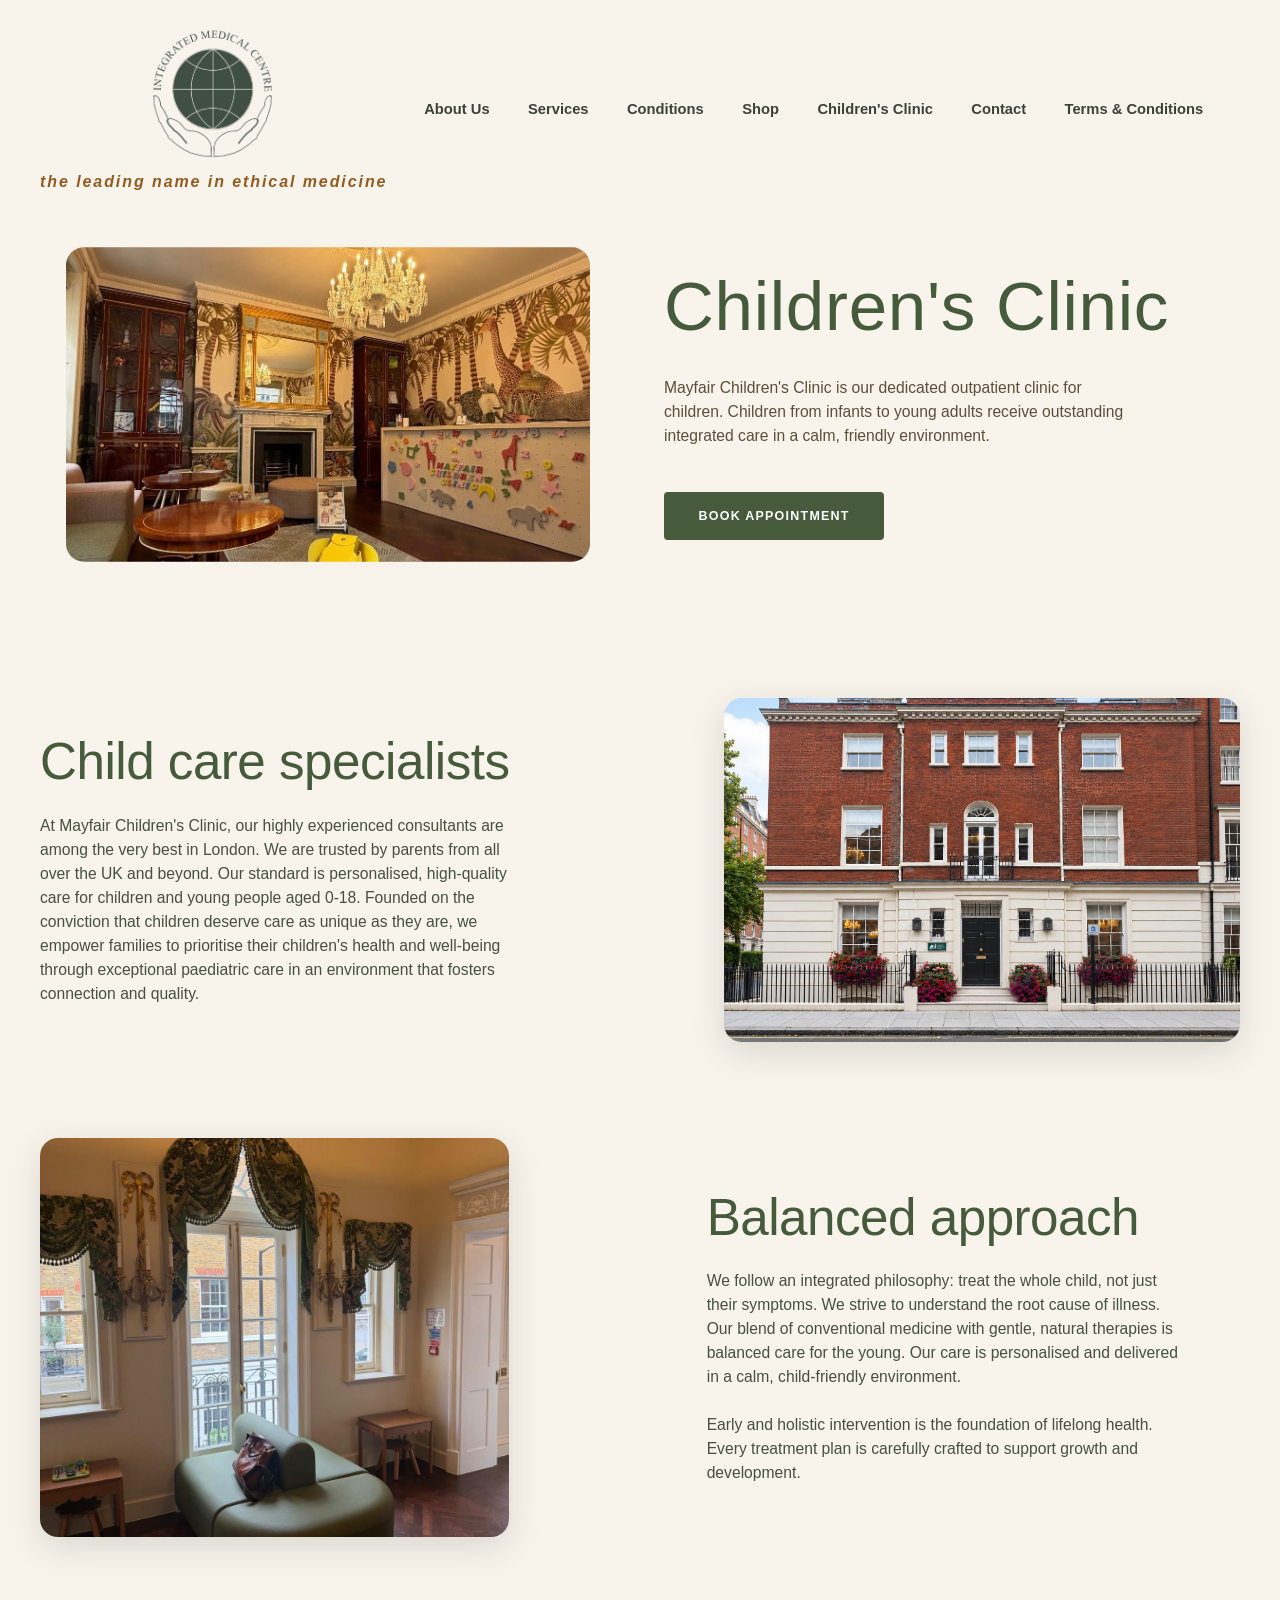
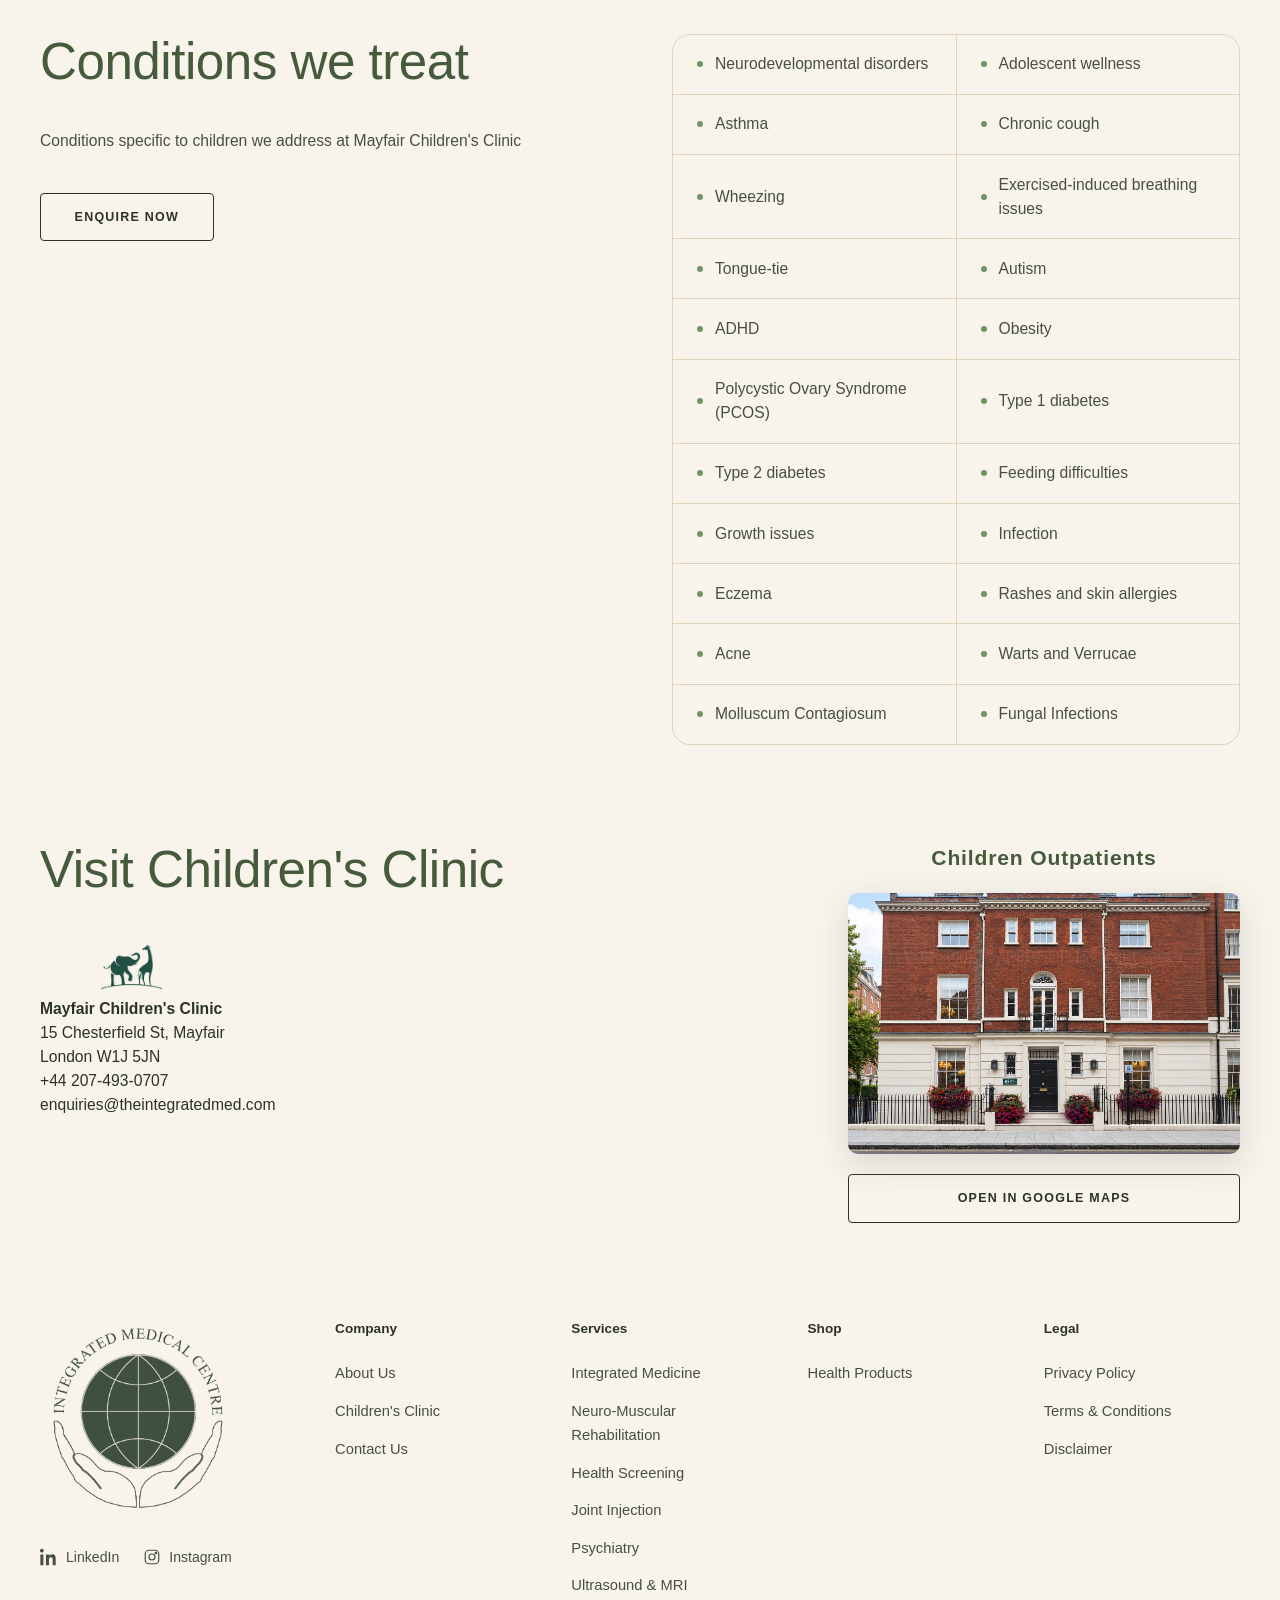
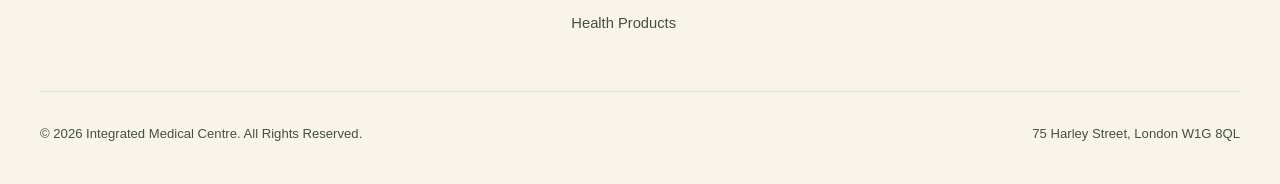
==== commit 3abbac5f: "Add files via upload" ====
--- a/pages/childrensclinic.html
+++ b/pages/childrensclinic.html
@@ -11,22 +11,30 @@
 <link rel="stylesheet" href="../css/style.css?v=26" />
 <link rel="icon" type="image/x-icon" href="../assets/favicon.ico">
 <style>
-  .hero { padding-top: 13rem; padding-bottom: 1.8rem; }
+  .hero { padding-top: 13rem; padding-bottom: 3.25rem; }
   .hero-mcc-img { width: 91%; clip-path: inset(10% 0 10% 0 round var(--radius-lg)); }
+  .welcome-section { padding-top: 2.8rem; padding-bottom: 2.8rem; }
+  .welcome-photo-1 { max-width: 88%; margin-left: auto; }
+  .welcome-row--photo-left .welcome-photo { max-width: 80%; }
+  .visit-clinic-col { max-width: 70%; margin-left: auto; }
   @media (max-width: 900px) {
-    .hero { padding-top: 11rem; }
+    .hero { padding-top: 11rem; padding-bottom: 2.6rem; }
+    .welcome-section { padding-top: 2.24rem; padding-bottom: 2.24rem; }
+    .conditions { padding-top: 2.6rem; padding-bottom: 2.6rem; }
+    .visit { padding-top: 2.24rem; padding-bottom: 2.8rem; }
     .hero-mcc-img { width: 100%; }
     .hero-visual { max-width: 100%; margin: 0; }
     .hero .container { gap: 0.25rem; }
+    .visit-clinic-col { width: 100%; max-width: 100%; margin: 0 auto; text-align: center; }
+    .visit-clinic-col .visit-photo,
+    .visit-clinic-col .visit-map-btn { width: 100%; }
+    .welcome-photo-1 { max-width: 100%; margin-left: 0; }
+    .welcome-row--photo-left .welcome-photo { max-width: 100%; }
   }
-  .welcome-section { padding-top: 0.975rem; }
-  .welcome-photo-1 { max-width: 88%; margin-left: auto; }
-  .welcome-row--photo-left .welcome-photo { max-width: 80%; }
   @media (min-width: 901px) {
     .visit-grid { align-items: start; }
     .visit-info .visit-details { margin-top: 3rem; }
   }
-  .visit-clinic-col { max-width: 70%; margin-left: auto; }
 </style>
 </head>
 <body>
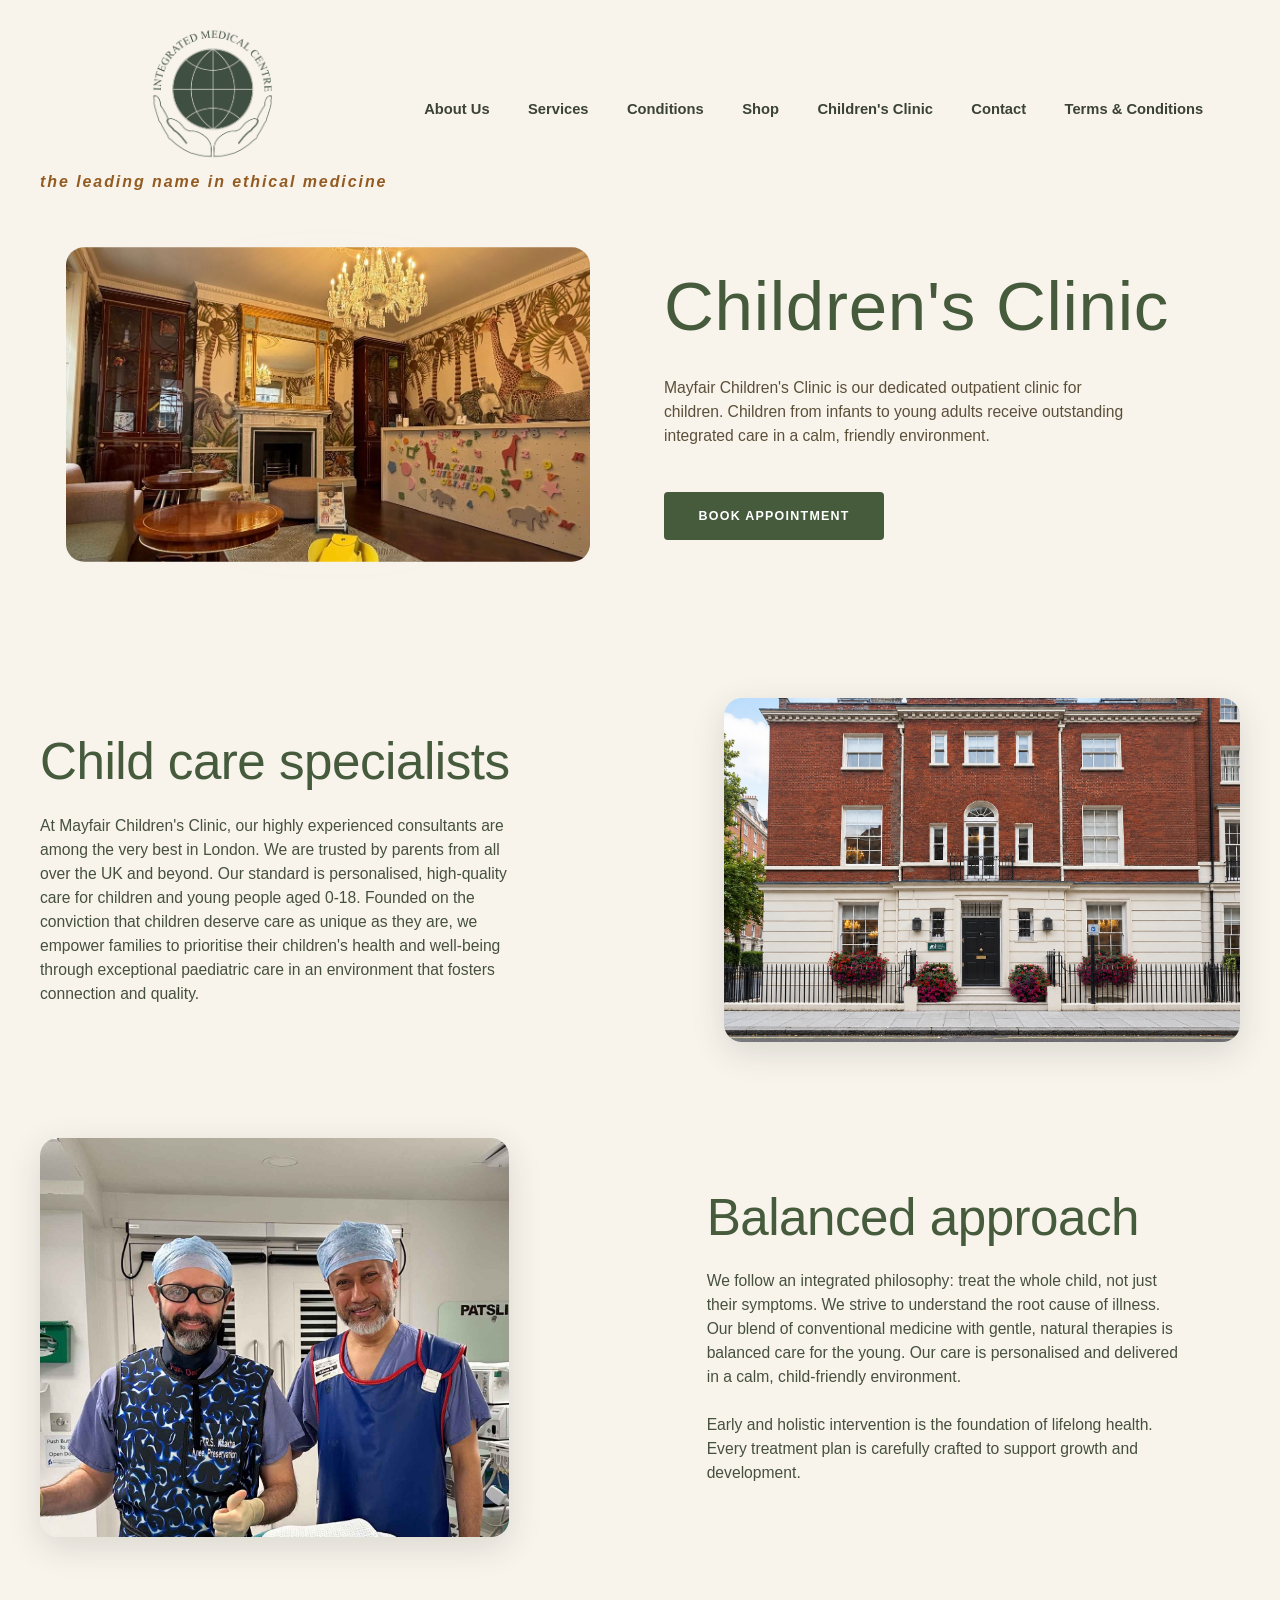
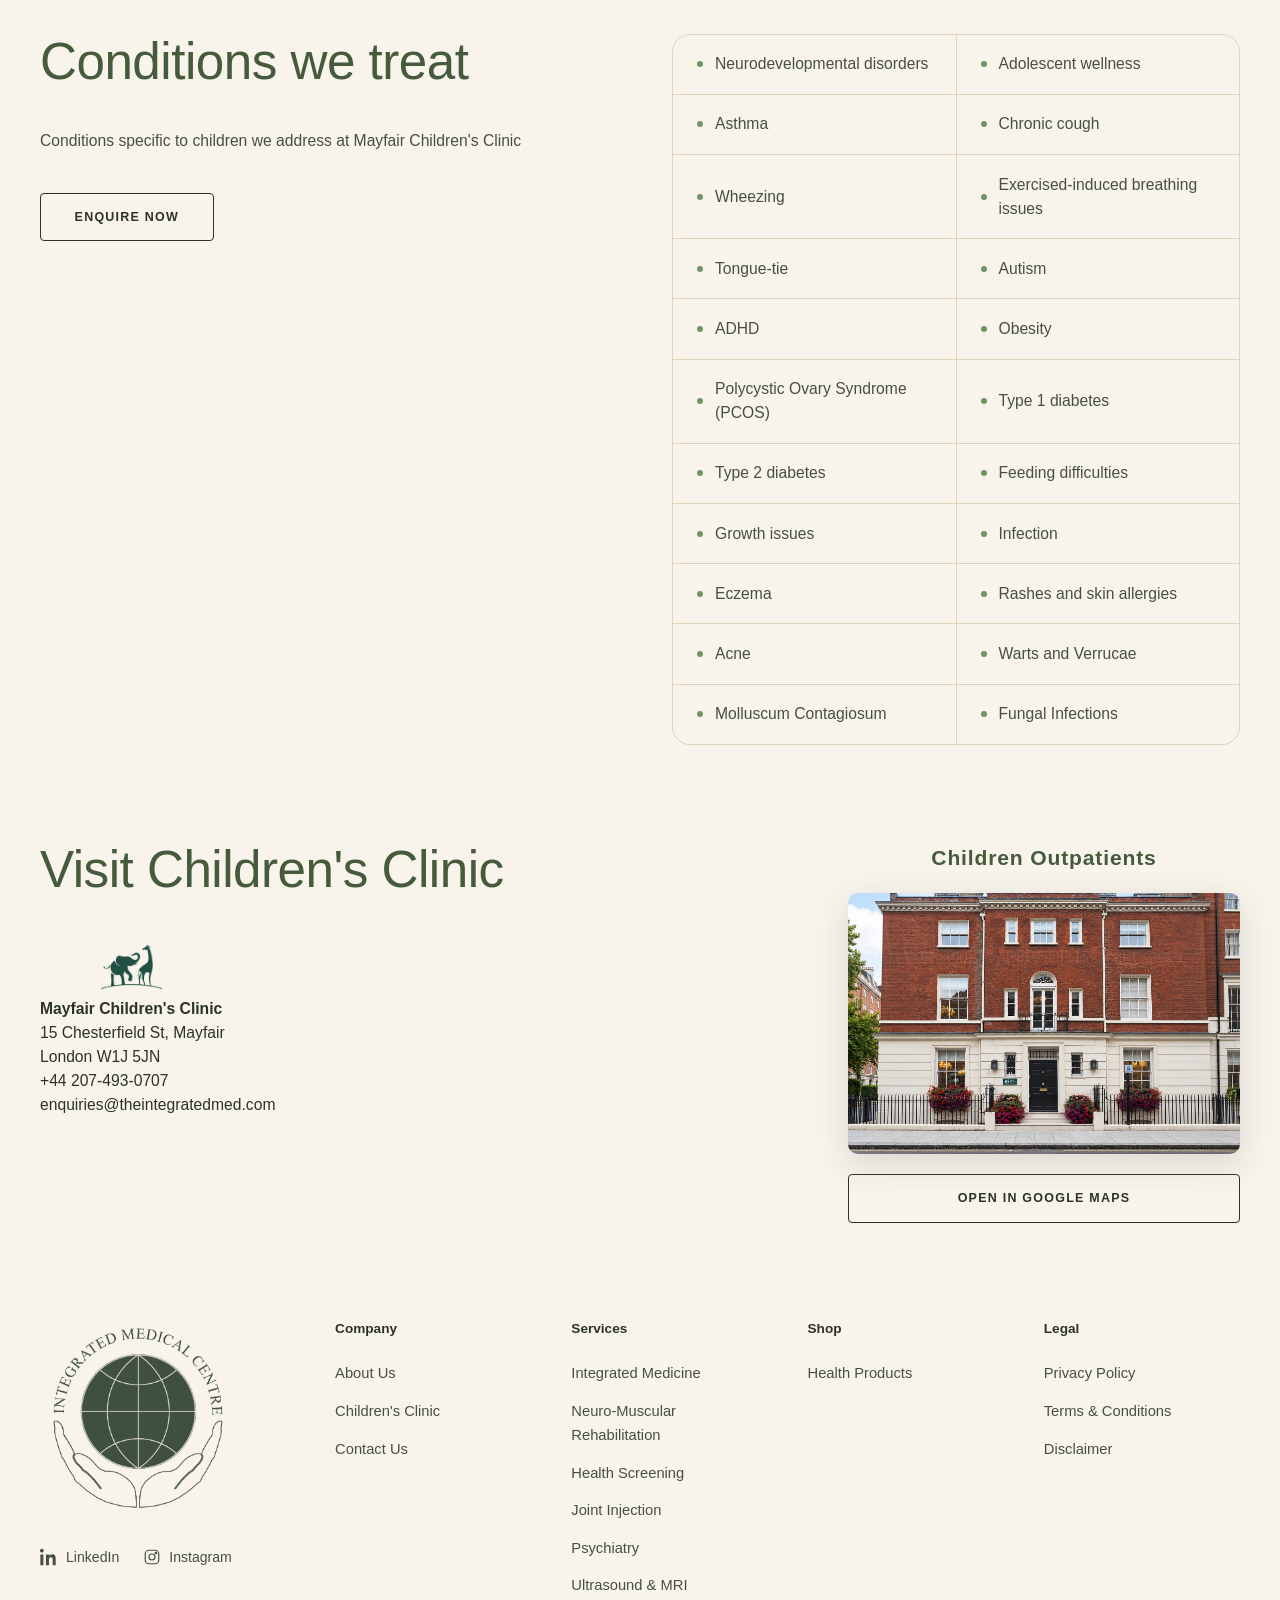
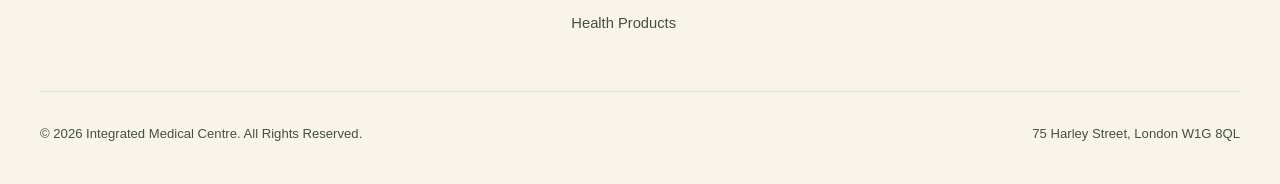
==== commit e303e413: "Add files via upload" ====
--- a/pages/childrensclinic.html
+++ b/pages/childrensclinic.html
@@ -76,7 +76,7 @@
 
     <div class="hero-copy reveal">
 <h1>Children's Clinic</h1>
-<p>Mayfair Children's Clinic is our dedicated outpatient clinic for children. Children from infants to young adults receive outstanding integrated care in a calm, friendly environment.</p>      <a href="#about" class="btn btn-fill">Book appointment</a>
+<p>Mayfair Children's Clinic is our dedicated outpatient clinic for children. Children from infants to young adults receive outstanding integrated care in a calm, friendly environment.</p>      <a href="#contact" class="btn btn-fill">Book appointment</a>
     </div>
   </div>
 </section>
@@ -106,7 +106,7 @@
     <div class="welcome-row welcome-row--photo-left reveal">
       <div class="welcome-photo">
         <img
-src="../assets/mcc2.JPG"
+src="../assets/op.jpg"
           alt="Integrated paediatric care at Mayfair Children's Clinic"
           loading="lazy"
         />
--- a/css/style.css
+++ b/css/style.css
@@ -903,6 +903,13 @@
 .clinic-card p { color: var(--ink-soft); font-size: 0.98rem; line-height: 1.53; }
 .clinic-card.active p { color: var(--ink-soft); font-size: 0.98rem; line-height: 1.53; }
 .clinic-card p + p { margin-top: 1.1rem; }
+.clinic-card--linked { text-decoration: none; cursor: pointer; transition: background var(--transition), box-shadow var(--transition); }
+.clinic-card--linked:hover { background: var(--white); box-shadow: var(--shadow-sm); }
+.clinic-card-title-row { display: flex; align-items: center; gap: 0.75rem; margin-bottom: 1rem; }
+.clinic-card-title-row h3 { margin-bottom: 0; }
+.clinic-card-arrow { flex-shrink: 0; width: 27px; height: 27px; color: var(--green-700); transition: transform var(--transition); }
+.clinic-card--linked:hover .clinic-card-arrow { transform: translate(2px, -2px); }
+.clinic-card--linked:hover .clinic-card-arrow { transform: translateX(4px); color: var(--green-500); }
 
 @media (max-width: 1100px) {
   .clinics-track-wrap { overflow: visible; border: none; border-radius: 0; }
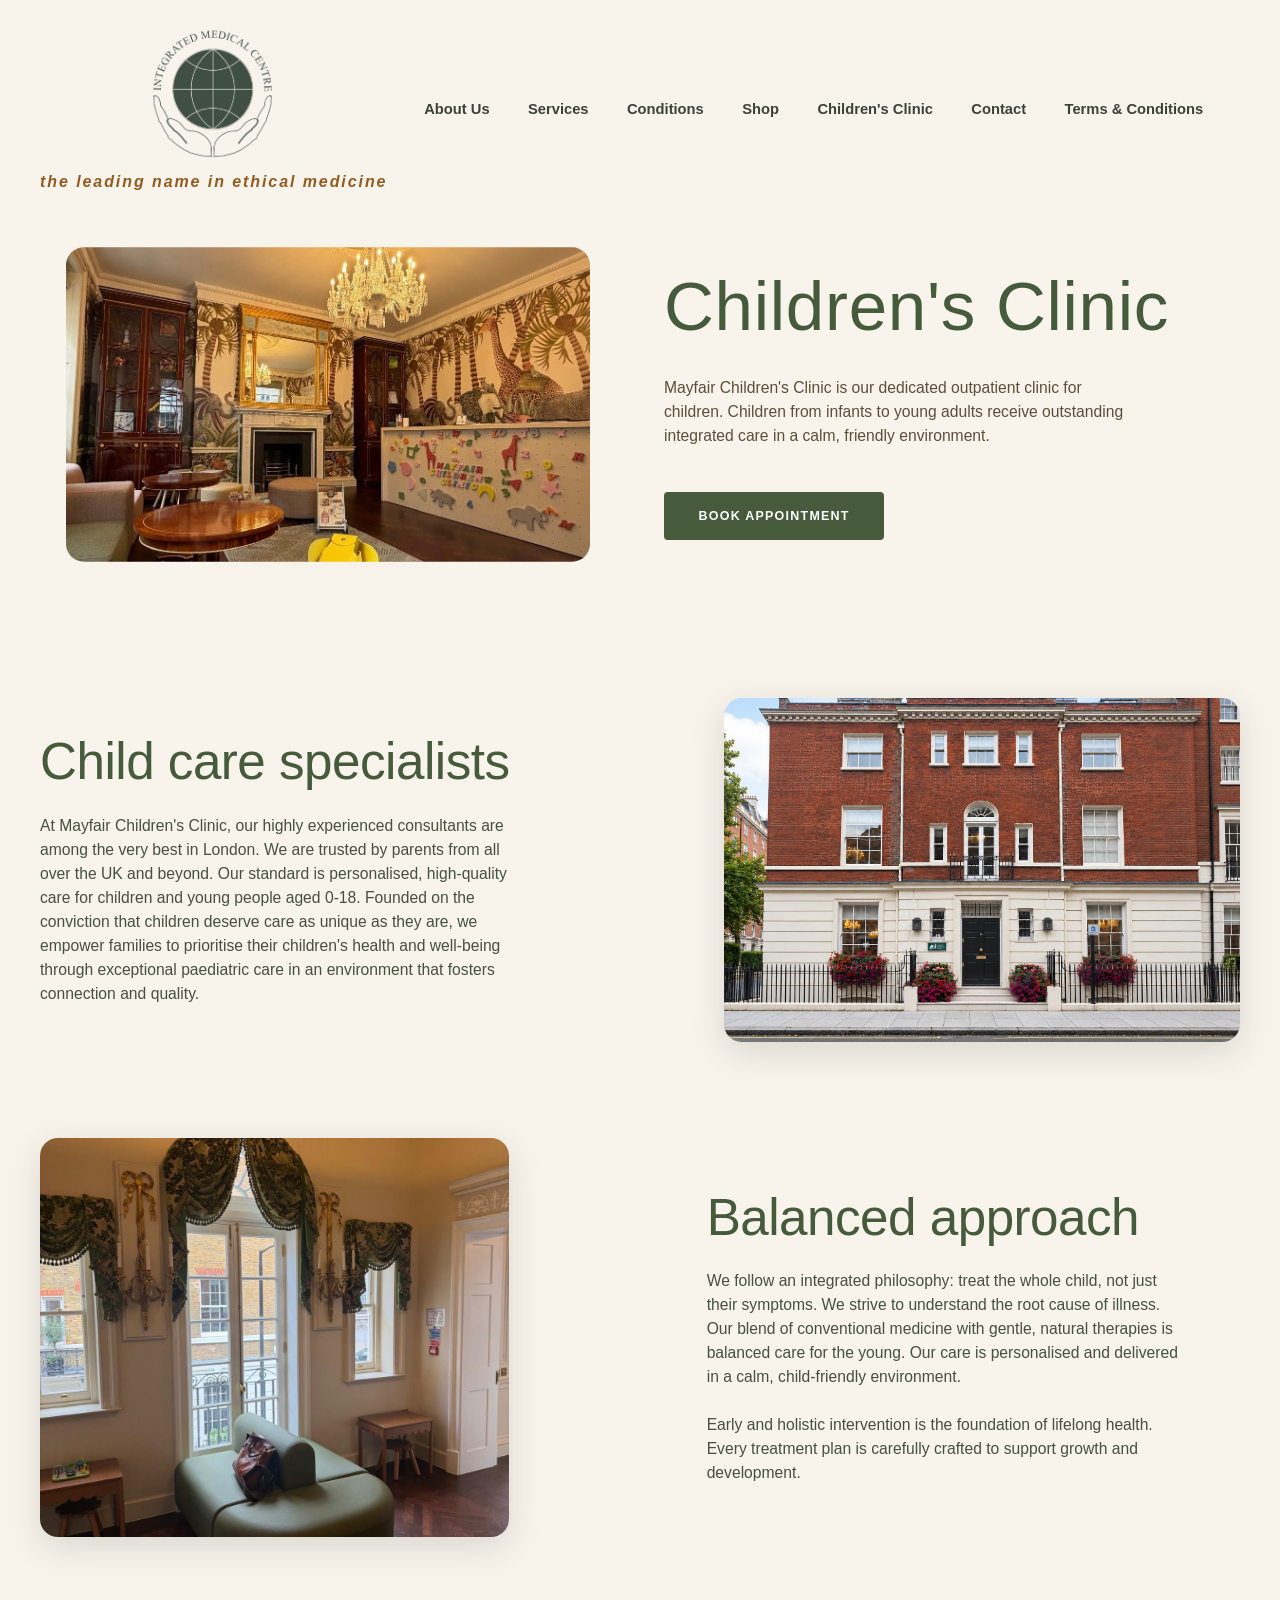
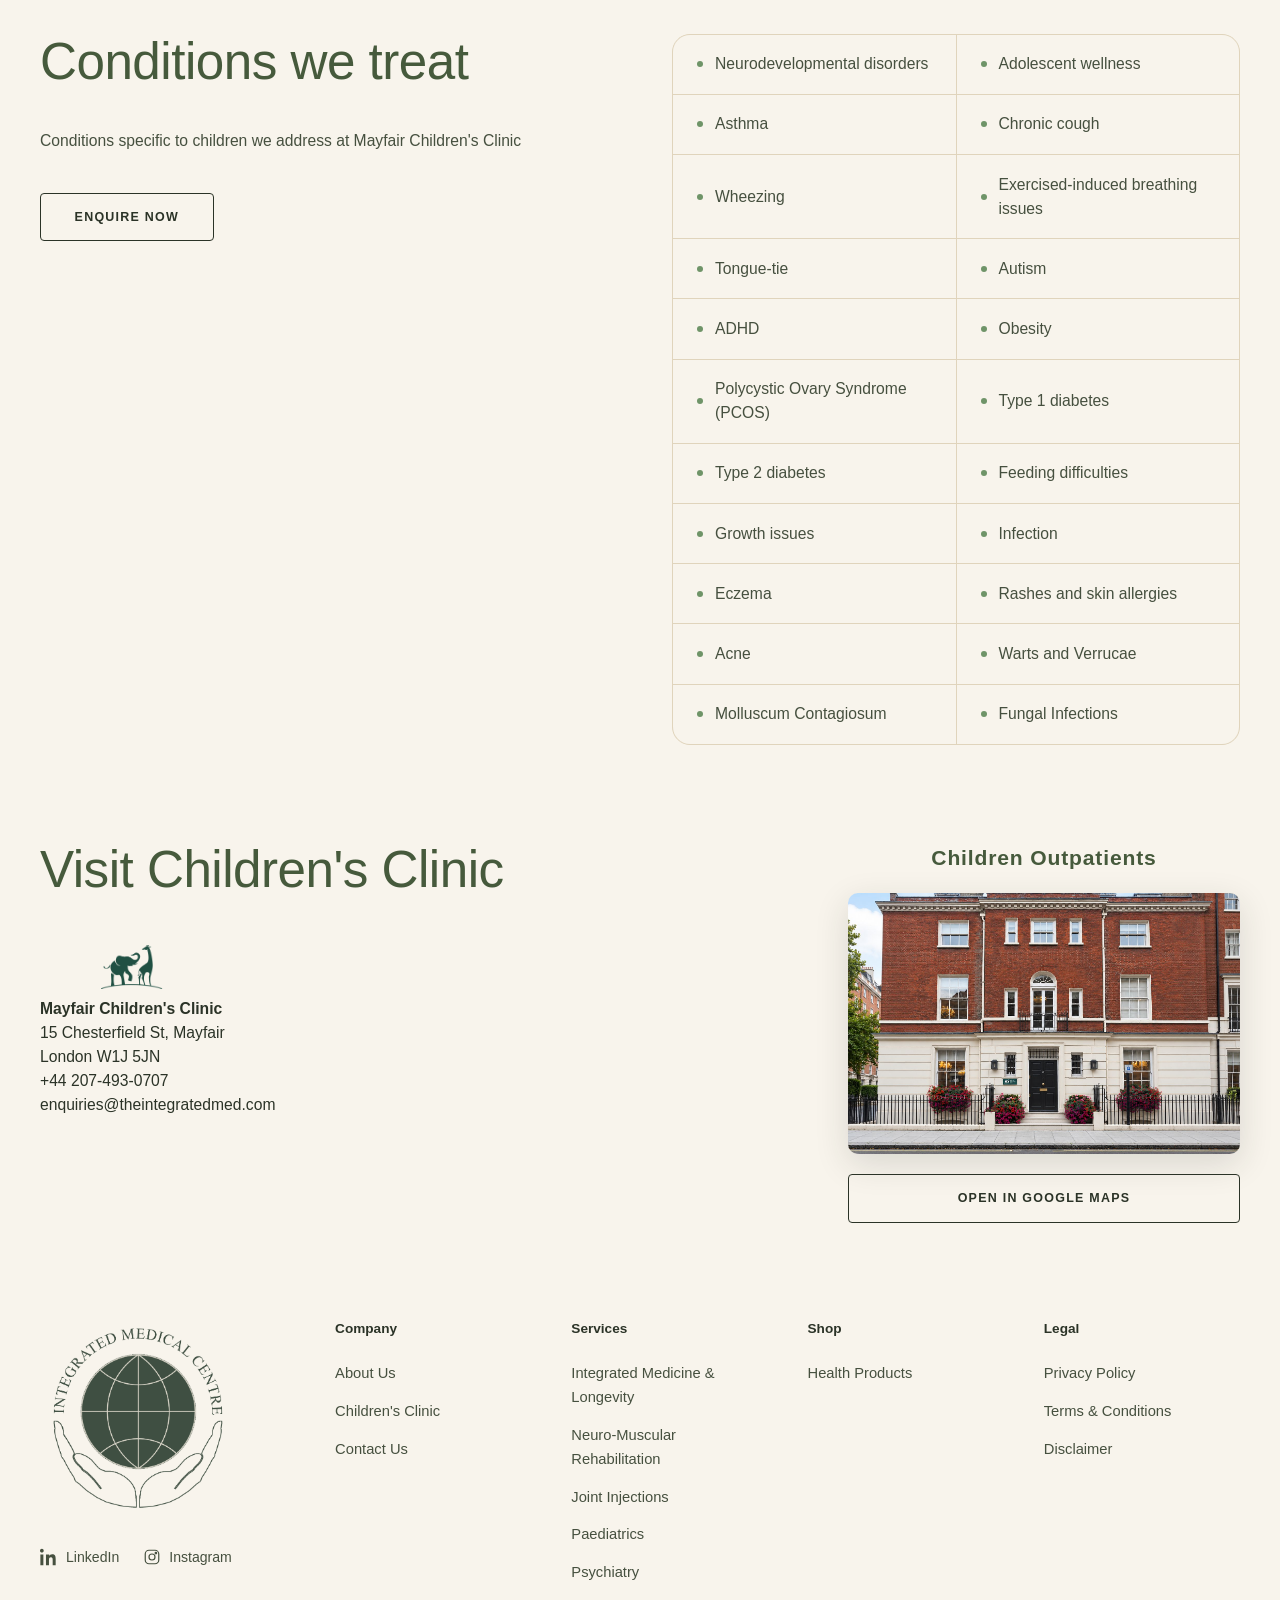
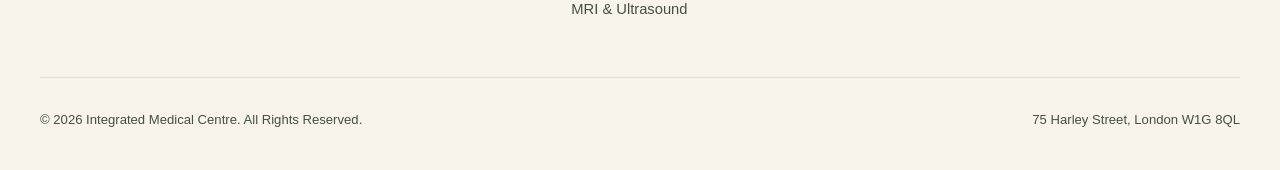
==== commit 8dc73fa2: "Add files via upload" ====
--- a/pages/childrensclinic.html
+++ b/pages/childrensclinic.html
@@ -106,7 +106,7 @@
     <div class="welcome-row welcome-row--photo-left reveal">
       <div class="welcome-photo">
         <img
-src="../assets/op.jpg"
+src="../assets/mcc2.JPG"
           alt="Integrated paediatric care at Mayfair Children's Clinic"
           loading="lazy"
         />
@@ -278,13 +278,14 @@
       <div class="footer-col">
         <h5>Services</h5>
         <ul>
-          <li><a href="../index.html#clinics">Integrated Medicine</a></li>
+          <li><a href="../index.html#clinics">Integrated Medicine & Longevity</a></li>
           <li><a href="../index.html#clinics">Neuro-Muscular Rehabilitation</a></li>
-          <li><a href="../index.html#clinics">Health Screening</a></li>
-          <li><a href="../index.html#clinics">Joint Injection</a></li>
+          <li><a href="../index.html#clinics">Joint Injections</a></li>
+          <li><a href="./childrensclinic.html">Paediatrics</a></li>
           <li><a href="../index.html#clinics">Psychiatry</a></li>
-          <li><a href="../index.html#clinics">Ultrasound &amp; MRI</a></li>
-          <li><a href="../index.html#clinics">Health Products</a></li>
+          
+          <li><a href="../index.html#clinics">MRI &amp; Ultrasound</a></li>
+          
         </ul>
       </div>
       <div class="footer-col">
--- a/css/style.css
+++ b/css/style.css
@@ -711,6 +711,12 @@
   aspect-ratio: 4/3.4;
   box-shadow: var(--shadow-md);
 }
+.welcome-photo-stack {
+  display: flex;
+  flex-direction: column;
+  gap: 1.5rem;
+}
+.welcome-row--top { align-items: start; }
 .welcome-photo img { width: 100%; height: 100%; object-fit: cover; display: block; }
 .welcome-section { background: var(--sand-100); padding-top: 3.25rem; padding-bottom: 3.25rem; }
 /* Row 1 variant: two vertically stacked photos beside the copy, instead
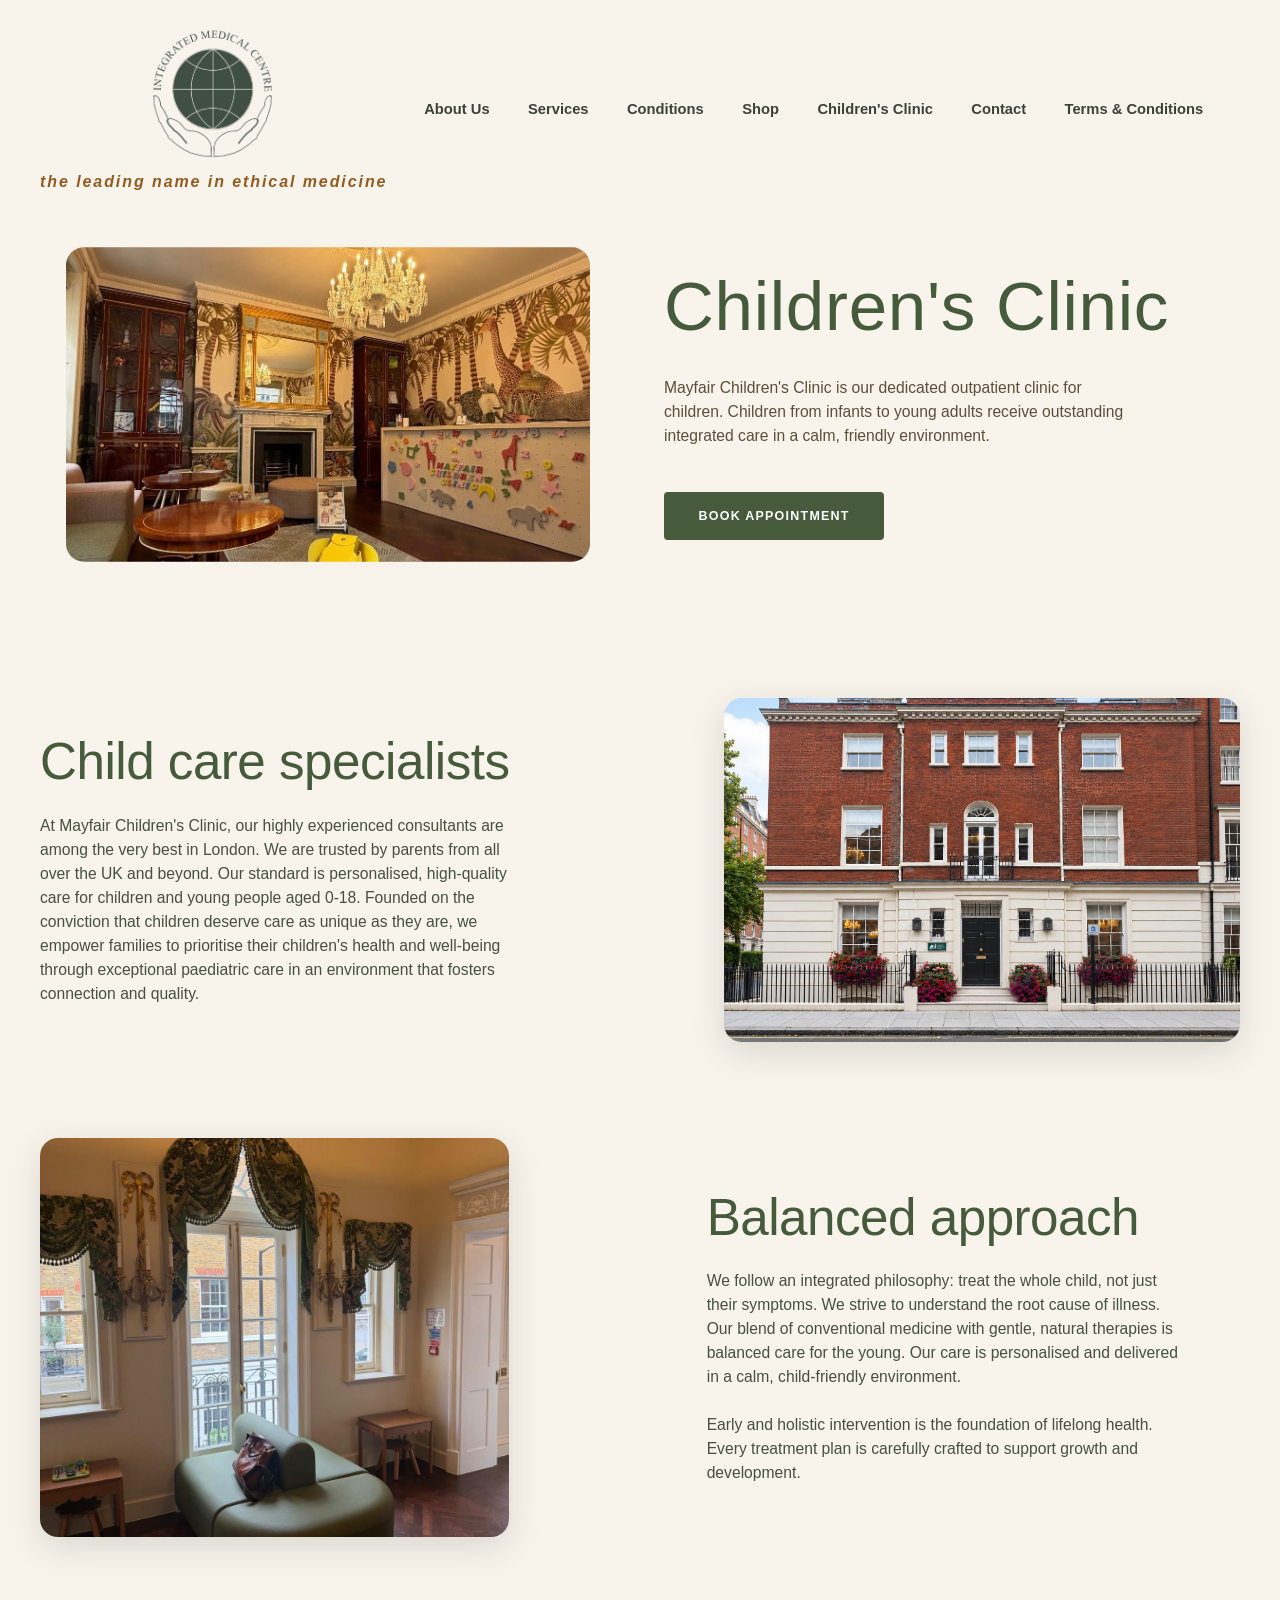
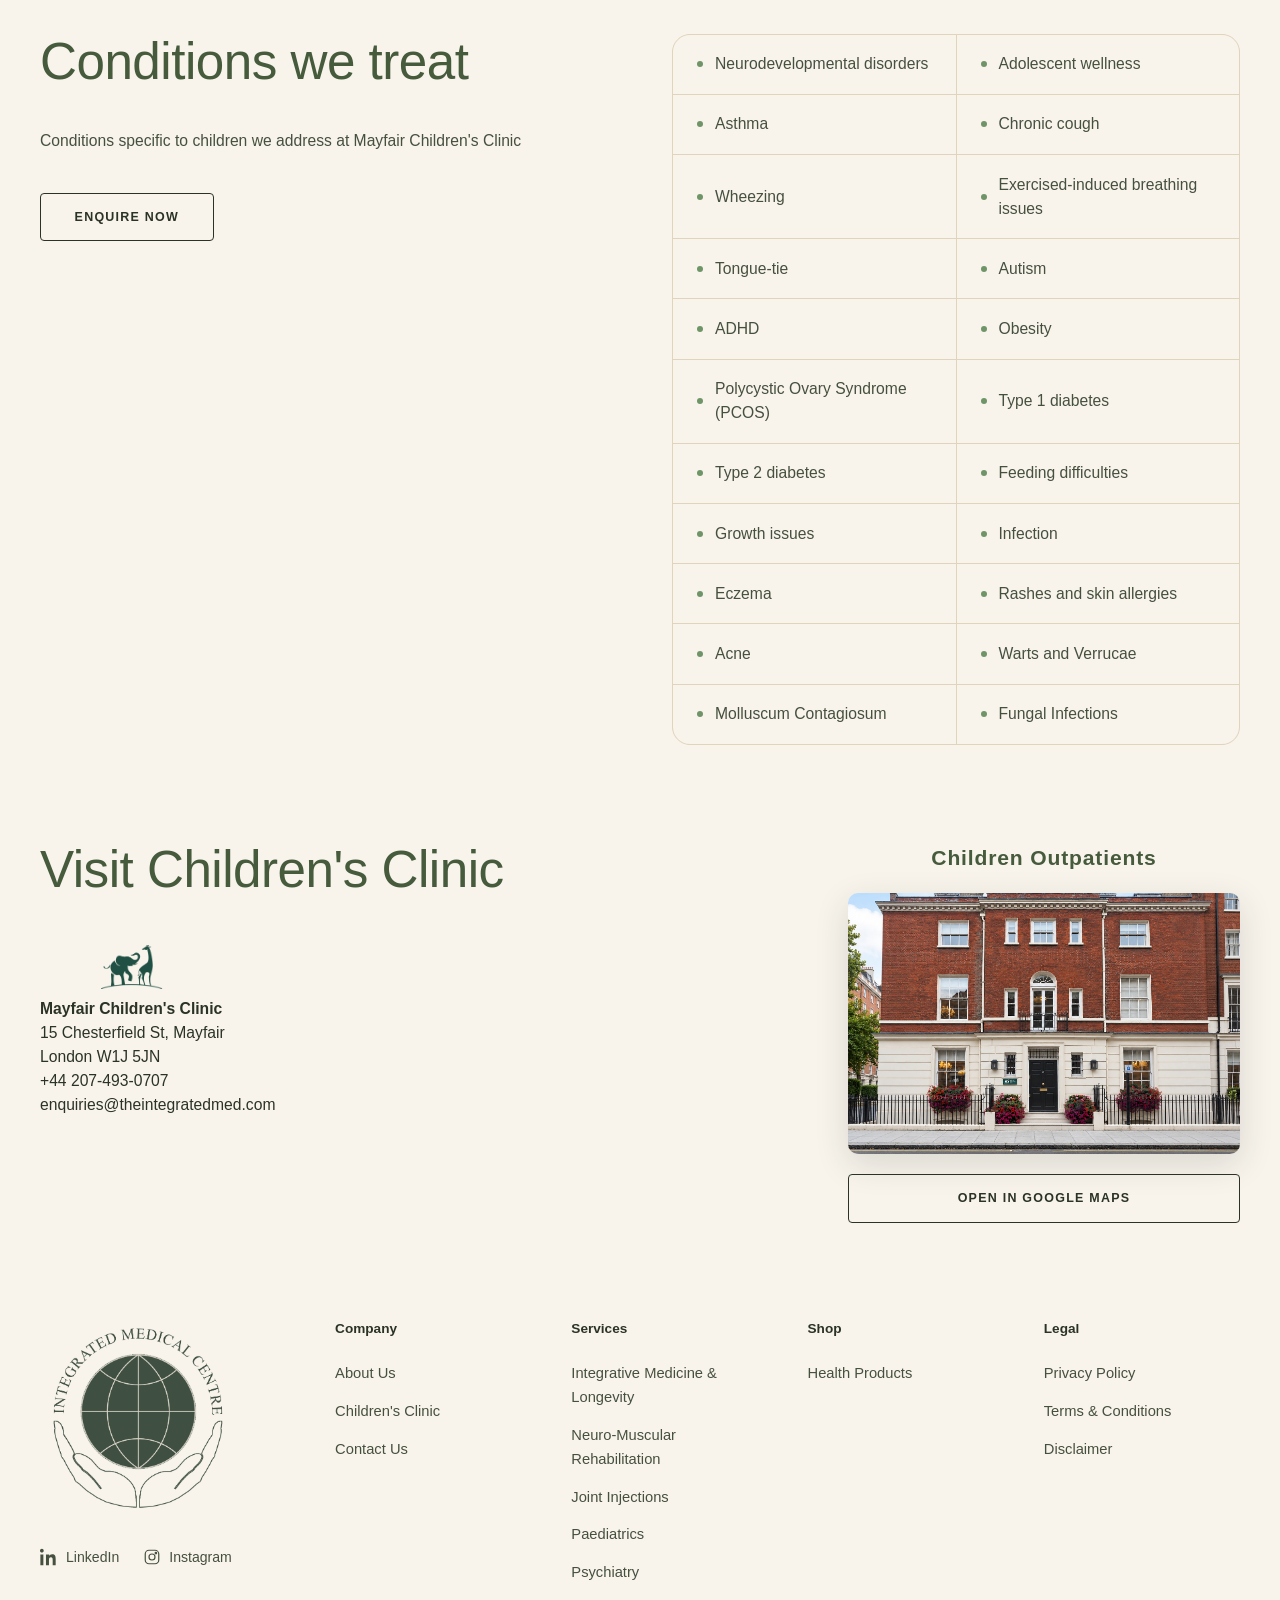
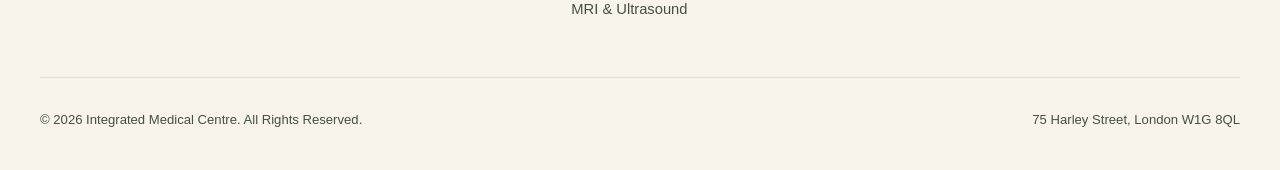
==== commit e25fbb2b: "Add files via upload" ====
--- a/pages/childrensclinic.html
+++ b/pages/childrensclinic.html
@@ -106,7 +106,7 @@
     <div class="welcome-row welcome-row--photo-left reveal">
       <div class="welcome-photo">
         <img
-src="../assets/mcc2.JPG"
+src="../assets/mcc2.jpg"
           alt="Integrated paediatric care at Mayfair Children's Clinic"
           loading="lazy"
         />
@@ -278,7 +278,7 @@
       <div class="footer-col">
         <h5>Services</h5>
         <ul>
-          <li><a href="../index.html#clinics">Integrated Medicine & Longevity</a></li>
+          <li><a href="../index.html#clinics">Integrative Medicine & Longevity</a></li>
           <li><a href="../index.html#clinics">Neuro-Muscular Rehabilitation</a></li>
           <li><a href="../index.html#clinics">Joint Injections</a></li>
           <li><a href="./childrensclinic.html">Paediatrics</a></li>
